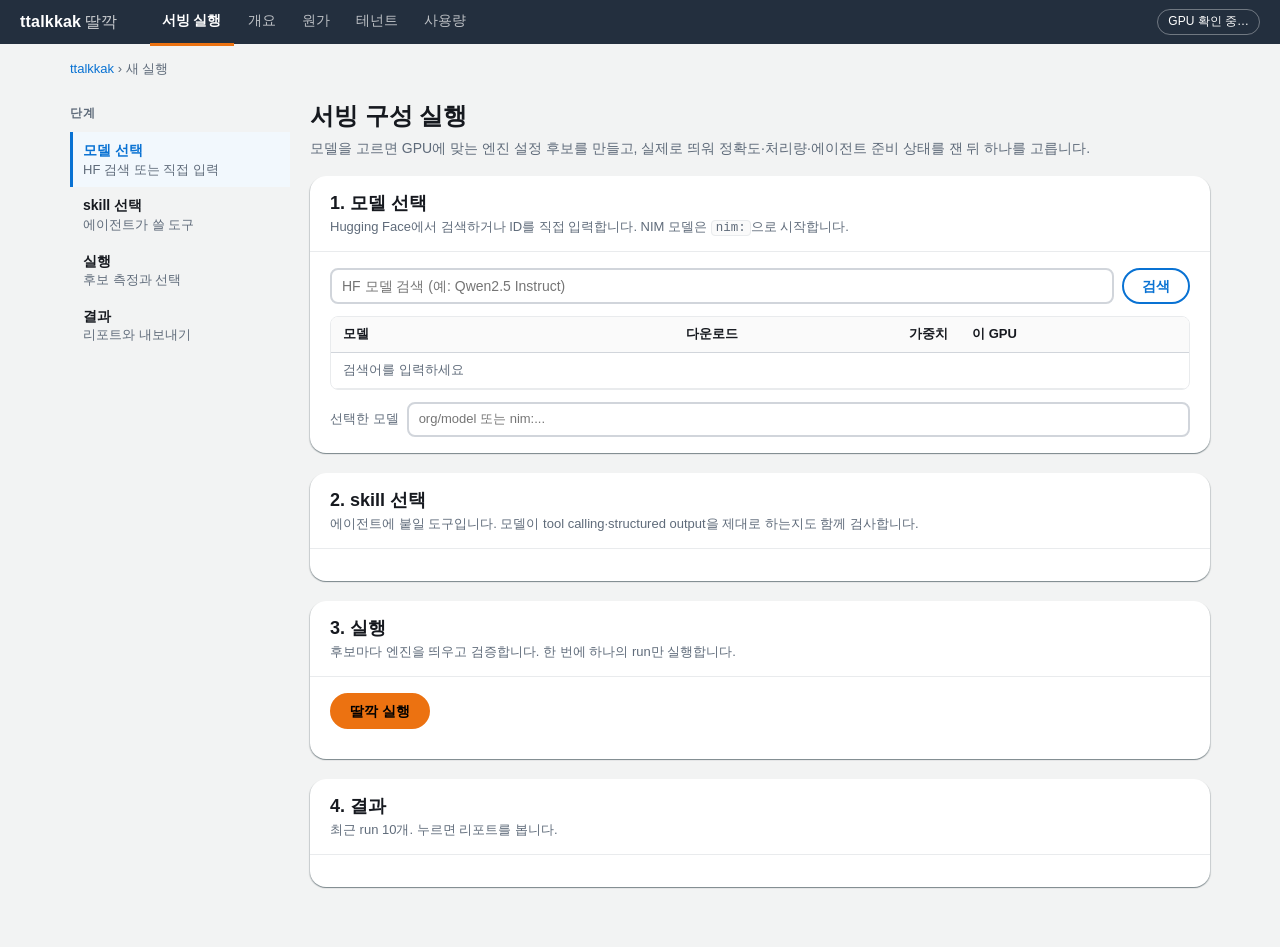
==== src/ttalkkak/ui/static/index.html @ 4d79f4ca "Follow URL hash changes between UI tabs Co-Authored-By: Claude Opus 5.5 <noreply@anthropic.com>" ====
<!doctype html>
<html lang="ko">
<head>
<meta charset="utf-8">
<meta name="viewport" content="width=device-width, initial-scale=1">
<title>ttalkkak</title>
<style>
  :root {
    --page:#f2f3f3; --panel:#fff; --fg:#16191f; --mut:#5f6b7a; --line:#e9ebed; --line2:#d1d5db;
    --nav:#232f3e; --nav-fg:#fff; --head:#fafafa; --acc:#0972d3; --acc-bg:#f2f8fd;
    --primary:#ec7211; --primary-hover:#eb5f07; --ok:#037f0c; --bad:#d91515;
    --sel:#f2f8fd; --sel-line:#0972d3; --shadow:0 1px 1px 0 rgba(0,28,36,.3), 1px 1px 1px 0 rgba(0,28,36,.15), -1px 1px 1px 0 rgba(0,28,36,.15);
  }
  @media (prefers-color-scheme: dark) {
    :root {
      --page:#0f1b2a; --panel:#192534; --fg:#d1d5db; --mut:#8d99a8; --line:#414d5c; --line2:#5f6b7a;
      --nav:#0f141a; --head:#1d2a3b; --acc:#539fe5; --acc-bg:#132b4a; --primary:#ff9900; --primary-hover:#ffac31;
      --ok:#29ad32; --bad:#ff5d64; --sel:#132b4a; --sel-line:#539fe5; --shadow:0 1px 4px rgba(0,0,0,.5);
    }
  }
  * { box-sizing:border-box }
  body { margin:0; background:var(--page); color:var(--fg); font:14px/1.45 "Helvetica Neue",-apple-system,"Apple SD Gothic Neo","Noto Sans KR",sans-serif }
  code { font-size:12.5px; background:var(--head); border:1px solid var(--line); border-radius:4px; padding:0 4px }
  .topnav { background:var(--nav); color:var(--nav-fg); height:44px; display:flex; align-items:center; padding:0 20px; gap:14px }
  .brand { font-weight:700; font-size:16px; letter-spacing:.2px } .brand span { font-weight:400; opacity:.75; margin-left:4px }
  .topnav .sp { flex:1 }
  .pill { font-size:12px; padding:3px 10px; border-radius:999px; border:1px solid rgba(255,255,255,.35); white-space:nowrap }
  .pill.ok { border-color:#29ad32 } .pill.bad { border-color:#ff9900 }
  .shell { display:grid; grid-template-columns:220px 1fr; gap:20px; max-width:1180px; margin:0 auto; padding:16px 20px 40px }
  .crumbs { grid-column:1 / -1; font-size:13px; color:var(--mut) } .crumbs a { color:var(--acc); text-decoration:none }
  .side { position:sticky; top:16px; align-self:start }
  .side h3 { font-size:12px; text-transform:uppercase; letter-spacing:.6px; color:var(--mut); margin:6px 0 10px }
  .side ol { list-style:none; margin:0; padding:0 }
  .side li { padding:8px 10px; border-left:3px solid transparent; color:var(--mut); font-size:13px }
  .side li b { display:block; color:var(--fg); font-weight:600; font-size:14px }
  .side li.active { border-left-color:var(--acc); background:var(--acc-bg) } .side li.active b { color:var(--acc) }
  .side li.done b::after { content:" ✓"; color:var(--ok) }
  main h1 { font-size:24px; font-weight:700; margin:0 0 4px } main .lead { color:var(--mut); margin:0 0 18px }
  .panel { background:var(--panel); border-radius:16px; box-shadow:var(--shadow); margin-bottom:20px; overflow:hidden }
  .panel > header { padding:14px 20px; border-bottom:1px solid var(--line) }
  .panel > header h2 { font-size:18px; margin:0; font-weight:700 } .panel > header p { margin:2px 0 0; color:var(--mut); font-size:13px }
  .panel > .body { padding:16px 20px }
  .row { display:flex; gap:8px; align-items:center; flex-wrap:wrap }
  input:not([type=checkbox]), select {
    font:inherit; padding:6px 10px; border:2px solid var(--line2); border-radius:8px; background:var(--panel); color:var(--fg); min-width:0 }
  input:focus, select:focus { outline:none; border-color:var(--acc); box-shadow:0 0 0 1px var(--acc) }
  .grow { flex:1; min-width:220px }
  button { font:inherit; font-weight:700; cursor:pointer; padding:6px 18px; border-radius:20px; border:2px solid var(--acc); background:var(--panel); color:var(--acc) }
  button:hover { background:var(--acc-bg) }
  button.primary { background:var(--primary); border-color:var(--primary); color:#000 }
  button.primary:hover { background:var(--primary-hover); border-color:var(--primary-hover) }
  button:disabled { cursor:not-allowed; opacity:.45 }
  .tablewrap { max-height:360px; overflow:auto; border:1px solid var(--line); border-radius:8px; margin-top:12px }
  table { width:100%; border-collapse:collapse; font-size:13px }
  th { position:sticky; top:0; background:var(--head); text-align:left; font-weight:700; padding:8px 12px; border-bottom:1px solid var(--line2) }
  td { padding:8px 12px; border-bottom:1px solid var(--line) } td.num, th.num { text-align:right; font-variant-numeric:tabular-nums }
  tbody tr[data-id] { cursor:pointer } tbody tr[data-id]:hover td { background:var(--acc-bg) }
  tr.sel td { background:var(--sel) !important } tr.sel td:first-child { box-shadow:inset 3px 0 var(--sel-line) }
  .radio { display:inline-block; width:14px; height:14px; border-radius:50%; border:2px solid var(--line2); vertical-align:-2px; margin-right:8px }
  tr.sel .radio { border:4px solid var(--acc) }
  .hint { color:var(--mut); font-size:13px; margin-top:12px }
  .status { font-size:13px; white-space:nowrap } .status::before { margin-right:5px; font-weight:700 }
  .status.ok { color:var(--ok) } .status.ok::before { content:"✓" }
  .status.bad { color:var(--bad) } .status.bad::before { content:"✕" }
  .status.mut { color:var(--mut) } .status.mut::before { content:"–" }
  .tiles { display:grid; grid-template-columns:repeat(auto-fill, minmax(240px, 1fr)); gap:12px }
  .tile { border:2px solid var(--line2); border-radius:12px; padding:12px 14px; cursor:pointer; display:block }
  .tile:hover { border-color:var(--acc) } .tile:has(input:checked) { border-color:var(--acc); background:var(--acc-bg) }
  .tile input { margin:0 8px 0 0; vertical-align:-1px } .tile b { font-size:14px } .tile p { margin:6px 0 0; color:var(--mut); font-size:13px }
  .tags { margin-top:8px } .tag { display:inline-block; font-size:11px; padding:1px 8px; border-radius:999px; background:var(--head); border:1px solid var(--line); color:var(--mut); margin:0 4px 2px 0 }
  .steps { display:flex; margin-top:14px; flex-wrap:wrap }
  .steps span { font-size:13px; padding:6px 14px 6px 10px; border:1px solid var(--line); margin-right:-1px; background:var(--head); color:var(--mut) }
  .steps span:first-child { border-radius:8px 0 0 8px } .steps span:last-child { border-radius:0 8px 8px 0 }
  .steps span.ok { color:var(--ok); font-weight:700 } .steps span.cur { color:var(--acc); font-weight:700; background:var(--acc-bg) }
  .alert { border-radius:12px; padding:10px 14px; margin-top:12px; border:2px solid; font-size:13px }
  .alert.info { border-color:var(--acc); background:var(--acc-bg) } .alert.err { border-color:var(--bad); color:var(--bad) }
  .alert.ok { border-color:var(--ok); color:var(--ok) } .alert:empty { display:none }
  .runs { display:flex; flex-direction:column; gap:6px }
  .runs button { text-align:left; border-radius:8px; border:1px solid var(--line); color:var(--fg); font-weight:400; display:flex; justify-content:space-between; gap:12px }
  .runs button.cur { border:2px solid var(--acc); background:var(--acc-bg) }
  pre { white-space:pre-wrap; background:var(--head); border:1px solid var(--line); border-radius:8px; padding:14px; overflow-x:auto; font-size:12.5px; margin:14px 0 0 }
  .export { margin-top:14px; padding-top:14px; border-top:1px solid var(--line) }
  .mut { color:var(--mut) }
  @media (max-width:820px) { .shell { grid-template-columns:1fr } .side { display:none } }
  .tabs { display:flex; gap:2px; margin-left:18px }
  .tabs a { color:var(--nav-fg); opacity:.7; text-decoration:none; padding:12px 12px; font-size:14px; border-bottom:3px solid transparent }
  .tabs a.on { opacity:1; border-bottom-color:var(--primary); font-weight:700 }
  .hidden { display:none !important }
  #tab-ops a { color:var(--acc) } #tab-ops .lead { color:var(--mut); margin:0 0 8px }
  .kv { display:grid; grid-template-columns:repeat(auto-fit,minmax(160px,1fr)); gap:12px }
  .kv div { border:1px solid var(--line); border-radius:8px; padding:10px 12px } .kv b { display:block; font-size:20px }
  .modal { position:fixed; inset:0; background:rgba(0,0,0,.45); display:flex; align-items:center; justify-content:center; padding:16px }
  .modal .panel { max-width:560px; width:100%; margin:0 }
  .secret { font-family:ui-monospace,monospace; word-break:break-all; background:var(--head); border:1px solid var(--line); border-radius:8px; padding:10px }
</style>
</head>
<body>
<nav class="topnav">
  <div class="brand">ttalkkak<span>딸깍</span></div>
  <div class="tabs" id="tabs">
    <a href="#run" data-tab="run" class="on">서빙 실행</a>
    <a href="#overview" data-tab="overview">개요</a>
    <a href="#cost" data-tab="cost">원가</a>
    <a href="#tenants" data-tab="tenants">테넌트</a>
    <a href="#usage" data-tab="usage">사용량</a>
  </div>
  <div class="sp"></div>
  <div class="pill" id="gpu">GPU 확인 중…</div>
</nav>

<div class="shell" id="tab-run">
  <div class="crumbs"><a href="/">ttalkkak</a> › 새 실행</div>

  <aside class="side">
    <h3>단계</h3>
    <ol id="side">
      <li data-step="1" class="active"><b>모델 선택</b>HF 검색 또는 직접 입력</li>
      <li data-step="2"><b>skill 선택</b>에이전트가 쓸 도구</li>
      <li data-step="3"><b>실행</b>후보 측정과 선택</li>
      <li data-step="4"><b>결과</b>리포트와 내보내기</li>
    </ol>
  </aside>

  <main>
    <h1>서빙 구성 실행</h1>
    <p class="lead">모델을 고르면 GPU에 맞는 엔진 설정 후보를 만들고, 실제로 띄워 정확도·처리량·에이전트 준비 상태를 잰 뒤 하나를 고릅니다.</p>

    <section class="panel" id="p1">
      <header><h2>1. 모델 선택</h2><p>Hugging Face에서 검색하거나 ID를 직접 입력합니다. NIM 모델은 <code>nim:</code>으로 시작합니다.</p></header>
      <div class="body">
        <form id="search" class="row"><input id="q" class="grow" placeholder="HF 모델 검색 (예: Qwen2.5 Instruct)"><button>검색</button></form>
        <div id="models-err" class="alert err"></div>
        <div class="tablewrap">
          <table id="models"><thead><tr><th>모델</th><th class="num">다운로드</th><th class="num">가중치</th><th>이 GPU</th></tr></thead>
          <tbody><tr><td colspan="4" class="mut">검색어를 입력하세요</td></tr></tbody></table>
        </div>
        <div class="row hint">선택한 모델 <input id="model" class="grow" placeholder="org/model 또는 nim:..."></div>
      </div>
    </section>

    <section class="panel" id="p2">
      <header><h2>2. skill 선택</h2><p>에이전트에 붙일 도구입니다. 모델이 tool calling·structured output을 제대로 하는지도 함께 검사합니다.</p></header>
      <div class="body"><div class="tiles" id="skills"></div></div>
    </section>

    <section class="panel" id="p3">
      <header><h2>3. 실행</h2><p>후보마다 엔진을 띄우고 검증합니다. 한 번에 하나의 run만 실행합니다.</p></header>
      <div class="body">
        <div class="row"><button class="primary" id="run">딸깍 실행</button></div>
        <div id="run-msg" class="alert info"></div>
        <div class="steps" id="steps"></div>
      </div>
    </section>

    <section class="panel" id="p4">
      <header><h2>4. 결과</h2><p>최근 run 10개. 누르면 리포트를 봅니다.</p></header>
      <div class="body">
        <div class="runs" id="runs"></div>
        <pre id="report" hidden></pre>
        <div id="export" class="export" hidden>
          <div class="row">
            <select id="target"><option>k8s</option><option>kserve</option><option>llmd</option><option>dynamo</option></select>
            <input id="image" class="grow" placeholder="이미지 (dynamo는 필수)"> <button id="do-export">내보내기</button>
          </div>
          <div id="export-msg" class="alert info"></div>
        </div>
      </div>
    </section>
  </main>
</div>

<div class="shell hidden" id="tab-ops" style="grid-template-columns:1fr">
  <section class="panel" data-pane="overview">
    <header><h2>개요</h2><p>클러스터 파드 상태 (ttalkkak 네임스페이스)</p></header>
    <div class="body"><div id="ov-msg" class="lead"></div>
      <div class="tablewrap"><table><thead><tr><th>파드</th><th class="num">준비</th><th class="num">재시작</th><th>상태</th></tr></thead><tbody id="ov-rows"></tbody></table></div>
    </div>
  </section>
  <section class="panel" data-pane="cost">
    <header><h2>원가와 권장 가격</h2><p><code>ttalkkak ops cost --run &lt;id&gt;</code> 결과 (추정)</p></header>
    <div class="body"><div class="row"><select id="cost-run" class="grow"></select><button id="cost-load">보기</button></div>
      <div id="cost-out" style="margin-top:12px"></div></div>
  </section>
  <section class="panel" data-pane="tenants">
    <header><h2>테넌트와 API 키</h2><p>키 원문은 발급할 때 한 번만 보입니다</p></header>
    <div class="body">
      <div class="row"><input id="t-id" placeholder="id (소문자·숫자·-)"><input id="t-name" class="grow" placeholder="이름"><button id="t-add" class="primary">추가</button></div>
      <div class="tablewrap"><table><thead><tr><th>id</th><th>이름</th><th class="num">분당 토큰</th><th>캐시</th><th>활성 키</th><th></th></tr></thead><tbody id="t-rows"></tbody></table></div>
    </div>
  </section>
  <section class="panel" data-pane="usage">
    <header><h2>사용량과 청구 (추정)</h2><p>게이트웨이 접근 로그 집계, 기간은 [시작, 끝)</p></header>
    <div class="body"><div class="row"><input type="date" id="u-from"><input type="date" id="u-to"><select id="u-run"></select><button id="u-load">집계</button><button id="u-csv">CSV</button></div>
      <div class="tablewrap"><table><thead><tr><th>테넌트</th><th>모델</th><th class="num">요청</th><th class="num">입력</th><th class="num">캐시 입력</th><th class="num">출력</th><th class="num">금액(원)</th></tr></thead><tbody id="u-rows"></tbody></table></div>
    </div>
  </section>
</div>
<div class="modal hidden" id="key-modal"><section class="panel"><header><h2>새 API 키</h2><p>창을 닫으면 다시 볼 수 없습니다. 지금 저장하세요.</p></header>
  <div class="body"><div class="secret" id="key-text"></div><div class="row" style="margin-top:12px;justify-content:flex-end"><button id="key-copy">복사</button><button id="key-close" class="primary">닫기</button></div></div></section></div>

<script>
const STAGES = ["probe", "plan", "launch", "verify", "pick"];
const STAGE_KO = { probe: "조사", plan: "계획", launch: "실행", verify: "검증", pick: "선택" };
const $ = (id) => document.getElementById(id);
const esc = (s) => String(s ?? "").replace(/[&<>"']/g, (c) => ({"&":"&amp;","<":"&lt;",">":"&gt;",'"':"&quot;","'":"&#39;"}[c]));
const fmt = (n) => (typeof n === "number" ? n.toLocaleString("en-US") : "-");
let current = null, poller = null, hasGpu = false;

async function api(path, opts) {
  const r = await fetch(path, opts);
  const body = await r.json();
  if (!r.ok) throw new Error(body && body.error ? body.error : r.status);
  return body;
}

function setStep(n) {
  document.querySelectorAll("#side li").forEach((li) => {
    const s = Number(li.dataset.step);
    li.classList.toggle("active", s === n);
    li.classList.toggle("done", s < n);
  });
}

function canRun() {
  const m = $("model").value.trim();
  const ok = !!m && (hasGpu || m.startsWith("nim:"));
  $("run").disabled = !ok;
  $("run").title = !m ? "모델을 고르세요" : ok ? "" : "GPU가 없어 로컬 모델은 실행할 수 없습니다 (nim: 모델은 가능)";
  if ($("run-msg").dataset.kind !== "run") {
    $("run-msg").className = "alert info";
    $("run-msg").textContent = m && !ok ? "GPU를 찾지 못해 로컬 모델은 실행할 수 없습니다. nim: 모델은 실행할 수 있습니다." : "";
  }
  if (m) setStep(2);
}

async function loadGpu() {
  const g = await api("/api/gpu");
  hasGpu = !!g;
  $("gpu").className = "pill " + (g ? "ok" : "bad");
  $("gpu").textContent = g ? `GPU · ${g.name} · ${(g.memory_mib / 1024).toFixed(0)} GiB` : "GPU 없음 · NIM 모델만 실행 가능";
  canRun();
}

async function loadSkills() {
  const rows = await api("/api/skills");
  $("skills").innerHTML = rows.map((s) => {
    const req = Object.entries(s.requires || {}).filter(([, v]) => v).map(([k]) => `<span class="tag">${esc(k)}</span>`).join("");
    const ctx = s.min_context ? `<span class="tag">context ≥ ${fmt(s.min_context)}</span>` : "";
    return `<label class="tile"><input type="checkbox" value="${esc(s.name)}"><b>${esc(s.name)}</b><p>${esc(s.description)}</p><div class="tags">${req}${ctx}</div></label>`;
  }).join("") || '<span class="mut">skill이 없습니다</span>';
}

$("search").onsubmit = async (e) => {
  e.preventDefault();
  $("models-err").textContent = "";
  const tbody = $("models").querySelector("tbody");
  tbody.innerHTML = "<tr><td colspan=4 class=mut>검색 중…</td></tr>";
  try {
    const rows = await api("/api/models?q=" + encodeURIComponent($("q").value));
    tbody.innerHTML = rows.map((m) => {
      const fit = m.fits === null
        ? `<span class="status mut" title="${hasGpu ? "가중치 크기를 알 수 없습니다" : "GPU가 없어 판단할 수 없습니다"}">${hasGpu ? "알 수 없음" : "GPU 없음"}</span>`
        : m.fits ? '<span class="status ok">들어감</span>' : '<span class="status bad">안 들어감</span>';
      const w = m.weight_gib === null ? "-" : m.weight_gib.toFixed(1) + " GiB";
      return `<tr data-id="${esc(m.id)}"><td><span class="radio"></span>${esc(m.id)}</td><td class="num">${fmt(m.downloads)}</td><td class="num">${w}</td><td>${fit}</td></tr>`;
    }).join("") || "<tr><td colspan=4 class=mut>결과 없음</td></tr>";
    tbody.querySelectorAll("tr[data-id]").forEach((tr) => tr.onclick = () => {
      tbody.querySelectorAll("tr").forEach((x) => x.classList.remove("sel"));
      tr.classList.add("sel");
      $("model").value = tr.dataset.id;
      canRun();
    });
  } catch (err) { tbody.innerHTML = ""; $("models-err").textContent = err.message; }
};
$("model").oninput = canRun;

$("run").onclick = async () => {
  const model = $("model").value.trim();
  const skills = [...document.querySelectorAll("#skills input:checked")].map((x) => x.value);
  try {
    const { run_id } = await api("/api/runs", { method: "POST", headers: { "Content-Type": "application/json" }, body: JSON.stringify({ model, skills }) });
    $("run-msg").dataset.kind = "run";
    $("run-msg").className = "alert info";
    $("run-msg").textContent = "실행 중: " + run_id;
    setStep(3);
    watch(run_id);
  } catch (err) { $("run-msg").className = "alert err"; $("run-msg").textContent = err.message; }
};

function renderSteps(st) {
  const next = STAGES.find((s) => !st.done.includes(s));
  $("steps").innerHTML = STAGES.map((s) => {
    const done = st.done.includes(s), cur = st.running && s === next;
    return `<span class="${done ? "ok" : cur ? "cur" : ""}">${done ? "✓" : cur ? "●" : "○"} ${STAGE_KO[s]}</span>`;
  }).join("");
}

function watch(run_id) {
  current = run_id;
  clearInterval(poller);
  poller = setInterval(async () => {
    const st = await api("/api/runs/" + run_id);
    renderSteps(st);
    if (!st.running) {
      clearInterval(poller);
      $("run-msg").className = "alert " + (st.error ? "err" : "ok");
      $("run-msg").textContent = st.error ? "오류: " + st.error.message : "완료: " + (st.pick && st.pick.chosen ? "선택 " + st.pick.chosen : "선택된 후보 없음");
      show(st);
      loadRuns();
    }
  }, 2000);
}

function show(st) {
  current = st.run_id;
  setStep(4);
  $("report").hidden = !st.report_md;
  $("report").textContent = st.report_md || "";
  $("export").hidden = !(st.pick && st.pick.chosen && st.pick.chosen !== "nim");
  document.querySelectorAll("#runs button").forEach((b) => b.classList.toggle("cur", b.dataset.run === current));
}

async function loadRuns() {
  const rows = await api("/api/runs");
  $("runs").innerHTML = rows.slice(0, 10).map((r) => {
    const s = r.error ? '<span class="status bad">오류</span>' : r.running ? '<span class="status mut">실행 중</span>'
      : r.chosen ? `<span class="status ok">선택 ${esc(r.chosen)}</span>` : '<span class="status mut">선택 없음</span>';
    return `<button data-run="${esc(r.run_id)}"><span>${esc(r.run_id)}</span>${s}</button>`;
  }).join("") || '<span class="mut">아직 실행한 run이 없습니다</span>';
  $("runs").querySelectorAll("button").forEach((b) => b.onclick = async () => show(await api("/api/runs/" + b.dataset.run)));
}

$("do-export").onclick = async () => {
  try {
    const r = await api(`/api/runs/${current}/export`, { method: "POST", headers: { "Content-Type": "application/json" }, body: JSON.stringify({ target: $("target").value, image: $("image").value }) });
    $("export-msg").className = "alert ok";
    $("export-msg").textContent = "저장: " + r.dir + " (" + r.files.join(", ") + ")";
  } catch (err) { $("export-msg").className = "alert err"; $("export-msg").textContent = err.message; }
};

document.addEventListener("change", (e) => { if (e.target.closest("#skills") && $("model").value.trim()) setStep(3); });
loadGpu(); loadSkills(); loadRuns();
// ---- operator tabs ----
const post = (path, body) => api(path, { method: "POST", headers: { "content-type": "application/json" }, body: JSON.stringify(body || {}) });
function showTab(name) {
  document.querySelectorAll("#tabs a").forEach((a) => a.classList.toggle("on", a.dataset.tab === name));
  $("tab-run").classList.toggle("hidden", name !== "run");
  $("tab-ops").classList.toggle("hidden", name === "run");
  document.querySelectorAll("#tab-ops [data-pane]").forEach((p) => p.classList.toggle("hidden", p.dataset.pane !== name));
  ({ overview: loadOverview, cost: loadRuns, tenants: loadTenants, usage: loadRuns })[name]?.();
}
document.querySelectorAll("#tabs a").forEach((a) => a.addEventListener("click", (e) => { e.preventDefault(); history.replaceState(null, "", "#" + a.dataset.tab); showTab(a.dataset.tab); }));
async function loadOverview() {
  $("ov-msg").textContent = "불러오는 중…"; $("ov-rows").innerHTML = "";
  try {
    const s = await api("/api/ops/status");
    $("ov-msg").textContent = s.error || (s.pods.length ? "" : "파드가 없습니다: ttalkkak ops cluster up");
    $("ov-rows").innerHTML = s.pods.map((p) => `<tr><td>${esc(p.name)}</td><td class="num">${esc(p.ready)}</td><td class="num">${fmt(p.restarts)}</td><td>${esc(p.phase)}</td></tr>`).join("");
  } catch (e) { $("ov-msg").textContent = "오류: " + e.message; }
}
async function loadRuns() {
  const runs = await api("/api/runs").catch(() => []);
  const opts = runs.map((r) => `<option value="${esc(r.run_id || r.id)}">${esc(r.run_id || r.id)}</option>`).join("");
  $("cost-run").innerHTML = opts; $("u-run").innerHTML = `<option value="">가격 없이</option>` + opts;
}
$("cost-load").onclick = async () => {
  try {
    const c = await api("/api/ops/cost?run=" + encodeURIComponent($("cost-run").value));
    const p = c.price_krw_per_mtok, k = c.cost_krw_per_mtok, op = c.operating_point;
    $("cost-out").innerHTML = `<div class="kv">
      <div>출력 가격<b>${fmt(Math.round(p.output))}원</b>원가 ${fmt(Math.round(k.output))}원 /100만</div>
      <div>입력 가격<b>${fmt(Math.round(p.input))}원</b>원가 ${fmt(Math.round(k.input))}원 /100만</div>
      <div>캐시 입력<b>${fmt(Math.round(p.cached_input))}원</b>원가 ${fmt(Math.round(k.cached_input))}원 /100만</div>
      <div>운영점<b>${op ? "동시 " + op.streams : "없음"}</b>${op ? fmt(Math.round(op.output_tok_s)) + " 토큰/초" : "SLO를 지킬 수 없음"}</div>
      <div>필요 GPU<b>${c.gpus_needed ?? "-"}</b>목표 처리량 기준</div></div>` +
      (c.warnings.length ? `<p class="lead">경고: ${c.warnings.map(esc).join(" · ")}</p>` : "");
  } catch (e) { $("cost-out").textContent = "오류: " + e.message; }
};
async function loadTenants() {
  try {
    const ts = await api("/api/ops/tenants");
    $("t-rows").innerHTML = ts.map((t) => `<tr><td>${esc(t.id)}</td><td>${esc(t.name)}</td>
      <td class="num"><input data-limit="${esc(t.id)}" value="${t.token_limit_per_min ?? ""}" placeholder="없음" style="width:90px"></td>
      <td><select data-cache="${esc(t.id)}"><option ${t.cache_mode === "isolated" ? "selected" : ""}>isolated</option><option ${t.cache_mode === "shared" ? "selected" : ""}>shared</option></select></td>
      <td>${t.keys.map((k) => `<code>${esc(k.prefix)}…</code> <a href="#" data-revoke="${esc(k.prefix)}">폐기</a>`).join("<br>") || "-"}</td>
      <td><button data-issue="${esc(t.id)}">키 발급</button></td></tr>`).join("");
  } catch (e) { $("t-rows").innerHTML = `<tr><td colspan="6">오류: ${esc(e.message)}</td></tr>`; }
}
$("t-add").onclick = () => post("/api/ops/tenants", { id: $("t-id").value.trim(), name: $("t-name").value.trim() }).then(loadTenants, (e) => alertLine(e));
function alertLine(e) { $("t-rows").insertAdjacentHTML("afterbegin", `<tr><td colspan="6" style="color:var(--bad)">오류: ${esc(e.message)}</td></tr>`); }
$("t-rows").addEventListener("click", async (e) => {
  const t = e.target;
  try {
    if (t.dataset.issue) { const r = await post(`/api/ops/tenants/${t.dataset.issue}/keys`); $("key-text").textContent = r.key; $("key-modal").classList.remove("hidden"); }
    if (t.dataset.revoke) { e.preventDefault(); await post(`/api/ops/keys/${encodeURIComponent(t.dataset.revoke)}/revoke`); loadTenants(); }
  } catch (err) { alertLine(err); }
});
$("t-rows").addEventListener("change", async (e) => {
  const t = e.target;
  try {
    if (t.dataset.limit) await post(`/api/ops/tenants/${t.dataset.limit}/limit`, { per_min: t.value.trim() || null });
    if (t.dataset.cache) await post(`/api/ops/tenants/${t.dataset.cache}/cache`, { mode: t.value });
    loadTenants();
  } catch (err) { alertLine(err); }
});
$("key-copy").onclick = () => navigator.clipboard?.writeText($("key-text").textContent);
$("key-close").onclick = () => { $("key-text").textContent = ""; $("key-modal").classList.add("hidden"); loadTenants(); };
const today = new Date(), iso = (d) => d.toISOString().slice(0, 10);
$("u-from").value = iso(new Date(Date.UTC(today.getUTCFullYear(), today.getUTCMonth(), 1)));
$("u-to").value = iso(new Date(today.getTime() + 86400000));
const usageQuery = () => `from=${$("u-from").value}&to=${$("u-to").value}` + ($("u-run").value ? `&run=${encodeURIComponent($("u-run").value)}` : "");
$("u-load").onclick = async () => {
  try {
    const rows = await api("/api/ops/usage?" + usageQuery());
    $("u-rows").innerHTML = rows.map((u) => `<tr><td>${esc(u.tenant)}</td><td>${esc(u.model)}</td><td class="num">${fmt(u.requests)}</td><td class="num">${fmt(u.input_tokens)}</td><td class="num">${fmt(u.cached_input_tokens)}</td><td class="num">${fmt(u.output_tokens)}</td><td class="num">${u.amount_krw === undefined ? "-" : fmt(u.amount_krw)}</td></tr>`).join("") || `<tr><td colspan="7">기간 안 사용량이 없습니다</td></tr>`;
  } catch (e) { $("u-rows").innerHTML = `<tr><td colspan="7">오류: ${esc(e.message)}</td></tr>`; }
};
$("u-csv").onclick = () => { location.href = "/api/ops/invoice.csv?" + usageQuery(); };
const fromHash = () => showTab(location.hash.slice(1) in { overview: 1, cost: 1, tenants: 1, usage: 1 } ? location.hash.slice(1) : "run");
window.addEventListener("hashchange", fromHash);
if (location.hash) fromHash();
</script>
</body>
</html>
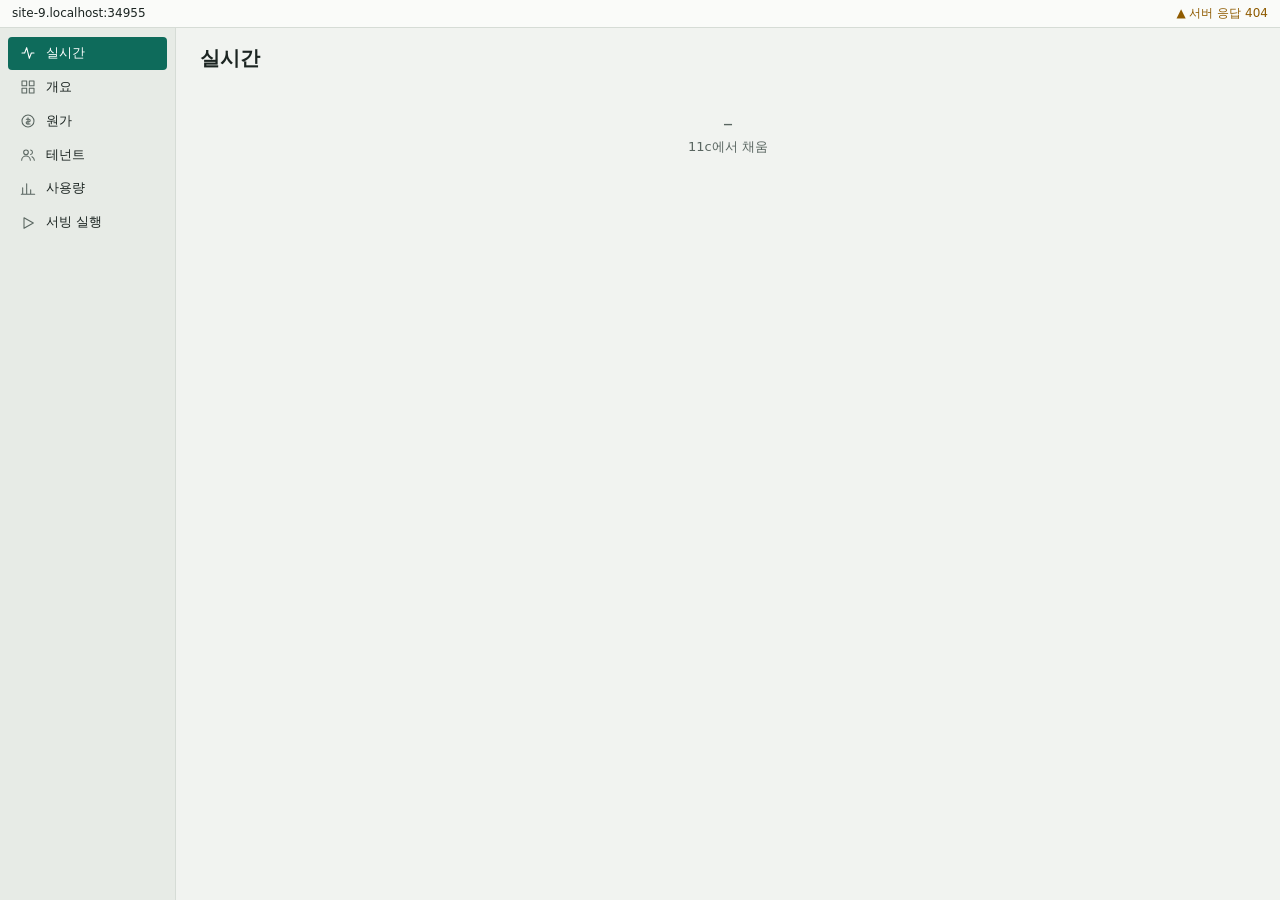
==== commit 51f8ed96: "Port the console tabs into the desktop app shell Co-Authored-By: Claude Opus 5.5 <noreply@anthropic." ====
--- a/src/ttalkkak/ui/static/index.html
+++ b/src/ttalkkak/ui/static/index.html
@@ -3,422 +3,87 @@
 <head>
 <meta charset="utf-8">
 <meta name="viewport" content="width=device-width, initial-scale=1">
-<title>ttalkkak</title>
-<style>
-  :root {
-    --page:#f2f3f3; --panel:#fff; --fg:#16191f; --mut:#5f6b7a; --line:#e9ebed; --line2:#d1d5db;
-    --nav:#232f3e; --nav-fg:#fff; --head:#fafafa; --acc:#0972d3; --acc-bg:#f2f8fd;
-    --primary:#ec7211; --primary-hover:#eb5f07; --ok:#037f0c; --bad:#d91515;
-    --sel:#f2f8fd; --sel-line:#0972d3; --shadow:0 1px 1px 0 rgba(0,28,36,.3), 1px 1px 1px 0 rgba(0,28,36,.15), -1px 1px 1px 0 rgba(0,28,36,.15);
-  }
-  @media (prefers-color-scheme: dark) {
-    :root {
-      --page:#0f1b2a; --panel:#192534; --fg:#d1d5db; --mut:#8d99a8; --line:#414d5c; --line2:#5f6b7a;
-      --nav:#0f141a; --head:#1d2a3b; --acc:#539fe5; --acc-bg:#132b4a; --primary:#ff9900; --primary-hover:#ffac31;
-      --ok:#29ad32; --bad:#ff5d64; --sel:#132b4a; --sel-line:#539fe5; --shadow:0 1px 4px rgba(0,0,0,.5);
-    }
-  }
-  * { box-sizing:border-box }
-  body { margin:0; background:var(--page); color:var(--fg); font:14px/1.45 "Helvetica Neue",-apple-system,"Apple SD Gothic Neo","Noto Sans KR",sans-serif }
-  code { font-size:12.5px; background:var(--head); border:1px solid var(--line); border-radius:4px; padding:0 4px }
-  .topnav { background:var(--nav); color:var(--nav-fg); height:44px; display:flex; align-items:center; padding:0 20px; gap:14px }
-  .brand { font-weight:700; font-size:16px; letter-spacing:.2px } .brand span { font-weight:400; opacity:.75; margin-left:4px }
-  .topnav .sp { flex:1 }
-  .pill { font-size:12px; padding:3px 10px; border-radius:999px; border:1px solid rgba(255,255,255,.35); white-space:nowrap }
-  .pill.ok { border-color:#29ad32 } .pill.bad { border-color:#ff9900 }
-  .shell { display:grid; grid-template-columns:220px 1fr; gap:20px; max-width:1180px; margin:0 auto; padding:16px 20px 40px }
-  .crumbs { grid-column:1 / -1; font-size:13px; color:var(--mut) } .crumbs a { color:var(--acc); text-decoration:none }
-  .side { position:sticky; top:16px; align-self:start }
-  .side h3 { font-size:12px; text-transform:uppercase; letter-spacing:.6px; color:var(--mut); margin:6px 0 10px }
-  .side ol { list-style:none; margin:0; padding:0 }
-  .side li { padding:8px 10px; border-left:3px solid transparent; color:var(--mut); font-size:13px }
-  .side li b { display:block; color:var(--fg); font-weight:600; font-size:14px }
-  .side li.active { border-left-color:var(--acc); background:var(--acc-bg) } .side li.active b { color:var(--acc) }
-  .side li.done b::after { content:" ✓"; color:var(--ok) }
-  main h1 { font-size:24px; font-weight:700; margin:0 0 4px } main .lead { color:var(--mut); margin:0 0 18px }
-  .panel { background:var(--panel); border-radius:16px; box-shadow:var(--shadow); margin-bottom:20px; overflow:hidden }
-  .panel > header { padding:14px 20px; border-bottom:1px solid var(--line) }
-  .panel > header h2 { font-size:18px; margin:0; font-weight:700 } .panel > header p { margin:2px 0 0; color:var(--mut); font-size:13px }
-  .panel > .body { padding:16px 20px }
-  .row { display:flex; gap:8px; align-items:center; flex-wrap:wrap }
-  input:not([type=checkbox]), select {
-    font:inherit; padding:6px 10px; border:2px solid var(--line2); border-radius:8px; background:var(--panel); color:var(--fg); min-width:0 }
-  input:focus, select:focus { outline:none; border-color:var(--acc); box-shadow:0 0 0 1px var(--acc) }
-  .grow { flex:1; min-width:220px }
-  button { font:inherit; font-weight:700; cursor:pointer; padding:6px 18px; border-radius:20px; border:2px solid var(--acc); background:var(--panel); color:var(--acc) }
-  button:hover { background:var(--acc-bg) }
-  button.primary { background:var(--primary); border-color:var(--primary); color:#000 }
-  button.primary:hover { background:var(--primary-hover); border-color:var(--primary-hover) }
-  button:disabled { cursor:not-allowed; opacity:.45 }
-  .tablewrap { max-height:360px; overflow:auto; border:1px solid var(--line); border-radius:8px; margin-top:12px }
-  table { width:100%; border-collapse:collapse; font-size:13px }
-  th { position:sticky; top:0; background:var(--head); text-align:left; font-weight:700; padding:8px 12px; border-bottom:1px solid var(--line2) }
-  td { padding:8px 12px; border-bottom:1px solid var(--line) } td.num, th.num { text-align:right; font-variant-numeric:tabular-nums }
-  tbody tr[data-id] { cursor:pointer } tbody tr[data-id]:hover td { background:var(--acc-bg) }
-  tr.sel td { background:var(--sel) !important } tr.sel td:first-child { box-shadow:inset 3px 0 var(--sel-line) }
-  .radio { display:inline-block; width:14px; height:14px; border-radius:50%; border:2px solid var(--line2); vertical-align:-2px; margin-right:8px }
-  tr.sel .radio { border:4px solid var(--acc) }
-  .hint { color:var(--mut); font-size:13px; margin-top:12px }
-  .status { font-size:13px; white-space:nowrap } .status::before { margin-right:5px; font-weight:700 }
-  .status.ok { color:var(--ok) } .status.ok::before { content:"✓" }
-  .status.bad { color:var(--bad) } .status.bad::before { content:"✕" }
-  .status.mut { color:var(--mut) } .status.mut::before { content:"–" }
-  .tiles { display:grid; grid-template-columns:repeat(auto-fill, minmax(240px, 1fr)); gap:12px }
-  .tile { border:2px solid var(--line2); border-radius:12px; padding:12px 14px; cursor:pointer; display:block }
-  .tile:hover { border-color:var(--acc) } .tile:has(input:checked) { border-color:var(--acc); background:var(--acc-bg) }
-  .tile input { margin:0 8px 0 0; vertical-align:-1px } .tile b { font-size:14px } .tile p { margin:6px 0 0; color:var(--mut); font-size:13px }
-  .tags { margin-top:8px } .tag { display:inline-block; font-size:11px; padding:1px 8px; border-radius:999px; background:var(--head); border:1px solid var(--line); color:var(--mut); margin:0 4px 2px 0 }
-  .steps { display:flex; margin-top:14px; flex-wrap:wrap }
-  .steps span { font-size:13px; padding:6px 14px 6px 10px; border:1px solid var(--line); margin-right:-1px; background:var(--head); color:var(--mut) }
-  .steps span:first-child { border-radius:8px 0 0 8px } .steps span:last-child { border-radius:0 8px 8px 0 }
-  .steps span.ok { color:var(--ok); font-weight:700 } .steps span.cur { color:var(--acc); font-weight:700; background:var(--acc-bg) }
-  .alert { border-radius:12px; padding:10px 14px; margin-top:12px; border:2px solid; font-size:13px }
-  .alert.info { border-color:var(--acc); background:var(--acc-bg) } .alert.err { border-color:var(--bad); color:var(--bad) }
-  .alert.ok { border-color:var(--ok); color:var(--ok) } .alert:empty { display:none }
-  .runs { display:flex; flex-direction:column; gap:6px }
-  .runs button { text-align:left; border-radius:8px; border:1px solid var(--line); color:var(--fg); font-weight:400; display:flex; justify-content:space-between; gap:12px }
-  .runs button.cur { border:2px solid var(--acc); background:var(--acc-bg) }
-  pre { white-space:pre-wrap; background:var(--head); border:1px solid var(--line); border-radius:8px; padding:14px; overflow-x:auto; font-size:12.5px; margin:14px 0 0 }
-  .export { margin-top:14px; padding-top:14px; border-top:1px solid var(--line) }
-  .mut { color:var(--mut) }
-  @media (max-width:820px) { .shell { grid-template-columns:1fr } .side { display:none } }
-  .tabs { display:flex; gap:2px; margin-left:18px }
-  .tabs a { color:var(--nav-fg); opacity:.7; text-decoration:none; padding:12px 12px; font-size:14px; border-bottom:3px solid transparent }
-  .tabs a.on { opacity:1; border-bottom-color:var(--primary); font-weight:700 }
-  .hidden { display:none !important }
-  #tab-ops a { color:var(--acc) } #tab-ops .lead { color:var(--mut); margin:0 0 8px }
-  .kv { display:grid; grid-template-columns:repeat(auto-fit,minmax(160px,1fr)); gap:12px }
-  .kv div { border:1px solid var(--line); border-radius:8px; padding:10px 12px } .kv b { display:block; font-size:20px }
-  .modal { position:fixed; inset:0; background:rgba(0,0,0,.45); display:flex; align-items:center; justify-content:center; padding:16px }
-  .modal .panel { max-width:560px; width:100%; margin:0 }
-  .secret { font-family:ui-monospace,monospace; word-break:break-all; background:var(--head); border:1px solid var(--line); border-radius:8px; padding:10px }
-</style>
+<title>ttalkkak 콘솔</title>
+<link rel="stylesheet" href="app.css">
 </head>
 <body>
-<nav class="topnav">
-  <div class="brand">ttalkkak<span>딸깍</span></div>
-  <div class="tabs" id="tabs">
-    <a href="#run" data-tab="run" class="on">서빙 실행</a>
-    <a href="#overview" data-tab="overview">개요</a>
-    <a href="#cost" data-tab="cost">원가</a>
-    <a href="#tenants" data-tab="tenants">테넌트</a>
-    <a href="#usage" data-tab="usage">사용량</a>
-  </div>
-  <div class="sp"></div>
-  <div class="pill" id="gpu">GPU 확인 중…</div>
-</nav>
+<div class="app">
+  <header class="statusbar">
+    <span class="server" id="server"></span>
+    <span class="chip" id="chip" hidden></span>
+    <span class="spacer"></span>
+    <span class="conn" id="conn" data-state="warn">▲ 연결 확인 중</span>
+  </header>
+  <nav class="sidebar" id="nav" aria-label="화면"></nav>
+  <main>
+    <section class="panel" id="panel-live"><h1>실시간</h1><div class="empty-state">11c에서 채움</div></section>
 
-<div class="shell" id="tab-run">
-  <div class="crumbs"><a href="/">ttalkkak</a> › 새 실행</div>
-
-  <aside class="side">
-    <h3>단계</h3>
-    <ol id="side">
-      <li data-step="1" class="active"><b>모델 선택</b>HF 검색 또는 직접 입력</li>
-      <li data-step="2"><b>skill 선택</b>에이전트가 쓸 도구</li>
-      <li data-step="3"><b>실행</b>후보 측정과 선택</li>
-      <li data-step="4"><b>결과</b>리포트와 내보내기</li>
-    </ol>
-  </aside>
-
-  <main>
-    <h1>서빙 구성 실행</h1>
-    <p class="lead">모델을 고르면 GPU에 맞는 엔진 설정 후보를 만들고, 실제로 띄워 정확도·처리량·에이전트 준비 상태를 잰 뒤 하나를 고릅니다.</p>
-
-    <section class="panel" id="p1">
-      <header><h2>1. 모델 선택</h2><p>Hugging Face에서 검색하거나 ID를 직접 입력합니다. NIM 모델은 <code>nim:</code>으로 시작합니다.</p></header>
-      <div class="body">
-        <form id="search" class="row"><input id="q" class="grow" placeholder="HF 모델 검색 (예: Qwen2.5 Instruct)"><button>검색</button></form>
-        <div id="models-err" class="alert err"></div>
-        <div class="tablewrap">
-          <table id="models"><thead><tr><th>모델</th><th class="num">다운로드</th><th class="num">가중치</th><th>이 GPU</th></tr></thead>
-          <tbody><tr><td colspan="4" class="mut">검색어를 입력하세요</td></tr></tbody></table>
-        </div>
-        <div class="row hint">선택한 모델 <input id="model" class="grow" placeholder="org/model 또는 nim:..."></div>
+    <section class="panel" id="panel-overview" hidden>
+      <h1>개요</h1>
+      <div class="card"><header><h2>클러스터 파드 상태</h2><p>ttalkkak 네임스페이스</p></header>
+        <div id="ov-msg"></div>
+        <div class="tablewrap"><table><thead><tr><th>파드</th><th class="num">준비</th><th class="num">재시작</th><th>상태</th></tr></thead><tbody id="ov-rows"></tbody></table></div>
       </div>
     </section>
 
-    <section class="panel" id="p2">
-      <header><h2>2. skill 선택</h2><p>에이전트에 붙일 도구입니다. 모델이 tool calling·structured output을 제대로 하는지도 함께 검사합니다.</p></header>
-      <div class="body"><div class="tiles" id="skills"></div></div>
-    </section>
-
-    <section class="panel" id="p3">
-      <header><h2>3. 실행</h2><p>후보마다 엔진을 띄우고 검증합니다. 한 번에 하나의 run만 실행합니다.</p></header>
-      <div class="body">
-        <div class="row"><button class="primary" id="run">딸깍 실행</button></div>
-        <div id="run-msg" class="alert info"></div>
-        <div class="steps" id="steps"></div>
+    <section class="panel" id="panel-cost" hidden>
+      <h1>원가</h1>
+      <div class="card"><header><h2>원가와 권장 가격</h2><p><code>ttalkkak ops cost --run &lt;id&gt;</code> 결과 (추정)</p></header>
+        <div class="row"><select id="cost-run" class="grow" aria-label="run"></select><button class="btn primary" id="cost-load">보기</button></div>
+        <div id="cost-out"></div>
       </div>
     </section>
 
-    <section class="panel" id="p4">
-      <header><h2>4. 결과</h2><p>최근 run 10개. 누르면 리포트를 봅니다.</p></header>
-      <div class="body">
+    <section class="panel" id="panel-tenants" hidden>
+      <h1>테넌트</h1>
+      <div class="card"><header><h2>테넌트와 API 키</h2><p>키 원문은 발급할 때 한 번만 보입니다</p></header>
+        <div class="row"><input id="t-id" placeholder="id (소문자·숫자·-)" aria-label="id"><input id="t-name" class="grow" placeholder="이름" aria-label="이름"><button class="btn primary" id="t-add">추가</button></div>
+        <div id="t-msg"></div>
+        <div class="tablewrap"><table><thead><tr><th>id</th><th>이름</th><th class="num">분당 토큰</th><th>캐시</th><th>활성 키</th><th></th></tr></thead><tbody id="t-rows"></tbody></table></div>
+      </div>
+    </section>
+
+    <section class="panel" id="panel-usage" hidden>
+      <h1>사용량</h1>
+      <div class="card"><header><h2>사용량과 청구 (추정)</h2><p>게이트웨이 접근 로그 집계, 기간은 [시작, 끝)</p></header>
+        <div class="row"><input type="date" id="u-from" aria-label="시작"><input type="date" id="u-to" aria-label="끝"><select id="u-run" aria-label="run"></select><button class="btn primary" id="u-load">집계</button><button class="btn secondary" id="u-csv">CSV</button></div>
+        <div id="u-msg"></div>
+        <div class="tablewrap"><table><thead><tr><th>테넌트</th><th>모델</th><th class="num">요청</th><th class="num">입력</th><th class="num">캐시 입력</th><th class="num">출력</th><th class="num">금액(원)</th></tr></thead><tbody id="u-rows"></tbody></table></div>
+      </div>
+    </section>
+
+    <section class="panel" id="panel-runs" hidden>
+      <h1>서빙 실행</h1>
+      <p class="mut">모델을 고르면 GPU에 맞는 엔진 설정 후보를 만들고, 실제로 띄워 정확도·처리량·에이전트 준비 상태를 잰 뒤 하나를 고릅니다. <span id="gpu"></span></p>
+      <div class="card"><header><h2>1. 모델 선택</h2><p>Hugging Face에서 검색하거나 ID를 직접 입력합니다. NIM 모델은 <code>nim:</code>으로 시작합니다.</p></header>
+        <form id="search" class="row"><input id="q" class="grow" placeholder="HF 모델 검색 (예: Qwen2.5 Instruct)" aria-label="모델 검색"><button class="btn secondary">검색</button></form>
+        <div id="models-err"></div>
+        <div class="tablewrap"><table id="models"><thead><tr><th>모델</th><th class="num">다운로드</th><th class="num">가중치</th><th>이 GPU</th></tr></thead>
+          <tbody><tr><td colspan="4" class="mut">검색어를 입력하세요</td></tr></tbody></table></div>
+        <div class="row" style="margin-top:12px"><span class="mut">선택한 모델</span><input id="model" class="grow" placeholder="org/model 또는 nim:..." aria-label="선택한 모델"></div>
+      </div>
+      <div class="card"><header><h2>2. skill 선택</h2><p>에이전트에 붙일 도구입니다. 모델이 tool calling·structured output을 제대로 하는지도 함께 검사합니다.</p></header>
+        <div class="tiles" id="skills"></div>
+      </div>
+      <div class="card"><header><h2>3. 실행</h2><p>후보마다 엔진을 띄우고 검증합니다. 한 번에 하나의 run만 실행합니다.</p></header>
+        <div class="row"><button class="btn primary" id="run">딸깍 실행</button></div>
+        <div id="run-msg"></div>
+        <div class="steps" id="steps"></div>
+      </div>
+      <div class="card"><header><h2>4. 결과</h2><p>최근 run 10개. 누르면 리포트를 봅니다.</p></header>
         <div class="runs" id="runs"></div>
         <pre id="report" hidden></pre>
-        <div id="export" class="export" hidden>
+        <div id="export" hidden style="margin-top:12px">
           <div class="row">
-            <select id="target"><option>k8s</option><option>kserve</option><option>llmd</option><option>dynamo</option></select>
-            <input id="image" class="grow" placeholder="이미지 (dynamo는 필수)"> <button id="do-export">내보내기</button>
+            <select id="target" aria-label="내보내기 대상"><option>k8s</option><option>kserve</option><option>llmd</option><option>dynamo</option></select>
+            <input id="image" class="grow" placeholder="이미지 (dynamo는 필수)" aria-label="이미지"><button class="btn secondary" id="do-export">내보내기</button>
           </div>
-          <div id="export-msg" class="alert info"></div>
+          <div id="export-msg"></div>
         </div>
       </div>
     </section>
   </main>
 </div>
-
-<div class="shell hidden" id="tab-ops" style="grid-template-columns:1fr">
-  <section class="panel" data-pane="overview">
-    <header><h2>개요</h2><p>클러스터 파드 상태 (ttalkkak 네임스페이스)</p></header>
-    <div class="body"><div id="ov-msg" class="lead"></div>
-      <div class="tablewrap"><table><thead><tr><th>파드</th><th class="num">준비</th><th class="num">재시작</th><th>상태</th></tr></thead><tbody id="ov-rows"></tbody></table></div>
-    </div>
-  </section>
-  <section class="panel" data-pane="cost">
-    <header><h2>원가와 권장 가격</h2><p><code>ttalkkak ops cost --run &lt;id&gt;</code> 결과 (추정)</p></header>
-    <div class="body"><div class="row"><select id="cost-run" class="grow"></select><button id="cost-load">보기</button></div>
-      <div id="cost-out" style="margin-top:12px"></div></div>
-  </section>
-  <section class="panel" data-pane="tenants">
-    <header><h2>테넌트와 API 키</h2><p>키 원문은 발급할 때 한 번만 보입니다</p></header>
-    <div class="body">
-      <div class="row"><input id="t-id" placeholder="id (소문자·숫자·-)"><input id="t-name" class="grow" placeholder="이름"><button id="t-add" class="primary">추가</button></div>
-      <div class="tablewrap"><table><thead><tr><th>id</th><th>이름</th><th class="num">분당 토큰</th><th>캐시</th><th>활성 키</th><th></th></tr></thead><tbody id="t-rows"></tbody></table></div>
-    </div>
-  </section>
-  <section class="panel" data-pane="usage">
-    <header><h2>사용량과 청구 (추정)</h2><p>게이트웨이 접근 로그 집계, 기간은 [시작, 끝)</p></header>
-    <div class="body"><div class="row"><input type="date" id="u-from"><input type="date" id="u-to"><select id="u-run"></select><button id="u-load">집계</button><button id="u-csv">CSV</button></div>
-      <div class="tablewrap"><table><thead><tr><th>테넌트</th><th>모델</th><th class="num">요청</th><th class="num">입력</th><th class="num">캐시 입력</th><th class="num">출력</th><th class="num">금액(원)</th></tr></thead><tbody id="u-rows"></tbody></table></div>
-    </div>
-  </section>
-</div>
-<div class="modal hidden" id="key-modal"><section class="panel"><header><h2>새 API 키</h2><p>창을 닫으면 다시 볼 수 없습니다. 지금 저장하세요.</p></header>
-  <div class="body"><div class="secret" id="key-text"></div><div class="row" style="margin-top:12px;justify-content:flex-end"><button id="key-copy">복사</button><button id="key-close" class="primary">닫기</button></div></div></section></div>
-
-<script>
-const STAGES = ["probe", "plan", "launch", "verify", "pick"];
-const STAGE_KO = { probe: "조사", plan: "계획", launch: "실행", verify: "검증", pick: "선택" };
-const $ = (id) => document.getElementById(id);
-const esc = (s) => String(s ?? "").replace(/[&<>"']/g, (c) => ({"&":"&amp;","<":"&lt;",">":"&gt;",'"':"&quot;","'":"&#39;"}[c]));
-const fmt = (n) => (typeof n === "number" ? n.toLocaleString("en-US") : "-");
-let current = null, poller = null, hasGpu = false;
-
-async function api(path, opts) {
-  const r = await fetch(path, opts);
-  const body = await r.json();
-  if (!r.ok) throw new Error(body && body.error ? body.error : r.status);
-  return body;
-}
-
-function setStep(n) {
-  document.querySelectorAll("#side li").forEach((li) => {
-    const s = Number(li.dataset.step);
-    li.classList.toggle("active", s === n);
-    li.classList.toggle("done", s < n);
-  });
-}
-
-function canRun() {
-  const m = $("model").value.trim();
-  const ok = !!m && (hasGpu || m.startsWith("nim:"));
-  $("run").disabled = !ok;
-  $("run").title = !m ? "모델을 고르세요" : ok ? "" : "GPU가 없어 로컬 모델은 실행할 수 없습니다 (nim: 모델은 가능)";
-  if ($("run-msg").dataset.kind !== "run") {
-    $("run-msg").className = "alert info";
-    $("run-msg").textContent = m && !ok ? "GPU를 찾지 못해 로컬 모델은 실행할 수 없습니다. nim: 모델은 실행할 수 있습니다." : "";
-  }
-  if (m) setStep(2);
-}
-
-async function loadGpu() {
-  const g = await api("/api/gpu");
-  hasGpu = !!g;
-  $("gpu").className = "pill " + (g ? "ok" : "bad");
-  $("gpu").textContent = g ? `GPU · ${g.name} · ${(g.memory_mib / 1024).toFixed(0)} GiB` : "GPU 없음 · NIM 모델만 실행 가능";
-  canRun();
-}
-
-async function loadSkills() {
-  const rows = await api("/api/skills");
-  $("skills").innerHTML = rows.map((s) => {
-    const req = Object.entries(s.requires || {}).filter(([, v]) => v).map(([k]) => `<span class="tag">${esc(k)}</span>`).join("");
-    const ctx = s.min_context ? `<span class="tag">context ≥ ${fmt(s.min_context)}</span>` : "";
-    return `<label class="tile"><input type="checkbox" value="${esc(s.name)}"><b>${esc(s.name)}</b><p>${esc(s.description)}</p><div class="tags">${req}${ctx}</div></label>`;
-  }).join("") || '<span class="mut">skill이 없습니다</span>';
-}
-
-$("search").onsubmit = async (e) => {
-  e.preventDefault();
-  $("models-err").textContent = "";
-  const tbody = $("models").querySelector("tbody");
-  tbody.innerHTML = "<tr><td colspan=4 class=mut>검색 중…</td></tr>";
-  try {
-    const rows = await api("/api/models?q=" + encodeURIComponent($("q").value));
-    tbody.innerHTML = rows.map((m) => {
-      const fit = m.fits === null
-        ? `<span class="status mut" title="${hasGpu ? "가중치 크기를 알 수 없습니다" : "GPU가 없어 판단할 수 없습니다"}">${hasGpu ? "알 수 없음" : "GPU 없음"}</span>`
-        : m.fits ? '<span class="status ok">들어감</span>' : '<span class="status bad">안 들어감</span>';
-      const w = m.weight_gib === null ? "-" : m.weight_gib.toFixed(1) + " GiB";
-      return `<tr data-id="${esc(m.id)}"><td><span class="radio"></span>${esc(m.id)}</td><td class="num">${fmt(m.downloads)}</td><td class="num">${w}</td><td>${fit}</td></tr>`;
-    }).join("") || "<tr><td colspan=4 class=mut>결과 없음</td></tr>";
-    tbody.querySelectorAll("tr[data-id]").forEach((tr) => tr.onclick = () => {
-      tbody.querySelectorAll("tr").forEach((x) => x.classList.remove("sel"));
-      tr.classList.add("sel");
-      $("model").value = tr.dataset.id;
-      canRun();
-    });
-  } catch (err) { tbody.innerHTML = ""; $("models-err").textContent = err.message; }
-};
-$("model").oninput = canRun;
-
-$("run").onclick = async () => {
-  const model = $("model").value.trim();
-  const skills = [...document.querySelectorAll("#skills input:checked")].map((x) => x.value);
-  try {
-    const { run_id } = await api("/api/runs", { method: "POST", headers: { "Content-Type": "application/json" }, body: JSON.stringify({ model, skills }) });
-    $("run-msg").dataset.kind = "run";
-    $("run-msg").className = "alert info";
-    $("run-msg").textContent = "실행 중: " + run_id;
-    setStep(3);
-    watch(run_id);
-  } catch (err) { $("run-msg").className = "alert err"; $("run-msg").textContent = err.message; }
-};
-
-function renderSteps(st) {
-  const next = STAGES.find((s) => !st.done.includes(s));
-  $("steps").innerHTML = STAGES.map((s) => {
-    const done = st.done.includes(s), cur = st.running && s === next;
-    return `<span class="${done ? "ok" : cur ? "cur" : ""}">${done ? "✓" : cur ? "●" : "○"} ${STAGE_KO[s]}</span>`;
-  }).join("");
-}
-
-function watch(run_id) {
-  current = run_id;
-  clearInterval(poller);
-  poller = setInterval(async () => {
-    const st = await api("/api/runs/" + run_id);
-    renderSteps(st);
-    if (!st.running) {
-      clearInterval(poller);
-      $("run-msg").className = "alert " + (st.error ? "err" : "ok");
-      $("run-msg").textContent = st.error ? "오류: " + st.error.message : "완료: " + (st.pick && st.pick.chosen ? "선택 " + st.pick.chosen : "선택된 후보 없음");
-      show(st);
-      loadRuns();
-    }
-  }, 2000);
-}
-
-function show(st) {
-  current = st.run_id;
-  setStep(4);
-  $("report").hidden = !st.report_md;
-  $("report").textContent = st.report_md || "";
-  $("export").hidden = !(st.pick && st.pick.chosen && st.pick.chosen !== "nim");
-  document.querySelectorAll("#runs button").forEach((b) => b.classList.toggle("cur", b.dataset.run === current));
-}
-
-async function loadRuns() {
-  const rows = await api("/api/runs");
-  $("runs").innerHTML = rows.slice(0, 10).map((r) => {
-    const s = r.error ? '<span class="status bad">오류</span>' : r.running ? '<span class="status mut">실행 중</span>'
-      : r.chosen ? `<span class="status ok">선택 ${esc(r.chosen)}</span>` : '<span class="status mut">선택 없음</span>';
-    return `<button data-run="${esc(r.run_id)}"><span>${esc(r.run_id)}</span>${s}</button>`;
-  }).join("") || '<span class="mut">아직 실행한 run이 없습니다</span>';
-  $("runs").querySelectorAll("button").forEach((b) => b.onclick = async () => show(await api("/api/runs/" + b.dataset.run)));
-}
-
-$("do-export").onclick = async () => {
-  try {
-    const r = await api(`/api/runs/${current}/export`, { method: "POST", headers: { "Content-Type": "application/json" }, body: JSON.stringify({ target: $("target").value, image: $("image").value }) });
-    $("export-msg").className = "alert ok";
-    $("export-msg").textContent = "저장: " + r.dir + " (" + r.files.join(", ") + ")";
-  } catch (err) { $("export-msg").className = "alert err"; $("export-msg").textContent = err.message; }
-};
-
-document.addEventListener("change", (e) => { if (e.target.closest("#skills") && $("model").value.trim()) setStep(3); });
-loadGpu(); loadSkills(); loadRuns();
-// ---- operator tabs ----
-const post = (path, body) => api(path, { method: "POST", headers: { "content-type": "application/json" }, body: JSON.stringify(body || {}) });
-function showTab(name) {
-  document.querySelectorAll("#tabs a").forEach((a) => a.classList.toggle("on", a.dataset.tab === name));
-  $("tab-run").classList.toggle("hidden", name !== "run");
-  $("tab-ops").classList.toggle("hidden", name === "run");
-  document.querySelectorAll("#tab-ops [data-pane]").forEach((p) => p.classList.toggle("hidden", p.dataset.pane !== name));
-  ({ overview: loadOverview, cost: loadRuns, tenants: loadTenants, usage: loadRuns })[name]?.();
-}
-document.querySelectorAll("#tabs a").forEach((a) => a.addEventListener("click", (e) => { e.preventDefault(); history.replaceState(null, "", "#" + a.dataset.tab); showTab(a.dataset.tab); }));
-async function loadOverview() {
-  $("ov-msg").textContent = "불러오는 중…"; $("ov-rows").innerHTML = "";
-  try {
-    const s = await api("/api/ops/status");
-    $("ov-msg").textContent = s.error || (s.pods.length ? "" : "파드가 없습니다: ttalkkak ops cluster up");
-    $("ov-rows").innerHTML = s.pods.map((p) => `<tr><td>${esc(p.name)}</td><td class="num">${esc(p.ready)}</td><td class="num">${fmt(p.restarts)}</td><td>${esc(p.phase)}</td></tr>`).join("");
-  } catch (e) { $("ov-msg").textContent = "오류: " + e.message; }
-}
-async function loadRuns() {
-  const runs = await api("/api/runs").catch(() => []);
-  const opts = runs.map((r) => `<option value="${esc(r.run_id || r.id)}">${esc(r.run_id || r.id)}</option>`).join("");
-  $("cost-run").innerHTML = opts; $("u-run").innerHTML = `<option value="">가격 없이</option>` + opts;
-}
-$("cost-load").onclick = async () => {
-  try {
-    const c = await api("/api/ops/cost?run=" + encodeURIComponent($("cost-run").value));
-    const p = c.price_krw_per_mtok, k = c.cost_krw_per_mtok, op = c.operating_point;
-    $("cost-out").innerHTML = `<div class="kv">
-      <div>출력 가격<b>${fmt(Math.round(p.output))}원</b>원가 ${fmt(Math.round(k.output))}원 /100만</div>
-      <div>입력 가격<b>${fmt(Math.round(p.input))}원</b>원가 ${fmt(Math.round(k.input))}원 /100만</div>
-      <div>캐시 입력<b>${fmt(Math.round(p.cached_input))}원</b>원가 ${fmt(Math.round(k.cached_input))}원 /100만</div>
-      <div>운영점<b>${op ? "동시 " + op.streams : "없음"}</b>${op ? fmt(Math.round(op.output_tok_s)) + " 토큰/초" : "SLO를 지킬 수 없음"}</div>
-      <div>필요 GPU<b>${c.gpus_needed ?? "-"}</b>목표 처리량 기준</div></div>` +
-      (c.warnings.length ? `<p class="lead">경고: ${c.warnings.map(esc).join(" · ")}</p>` : "");
-  } catch (e) { $("cost-out").textContent = "오류: " + e.message; }
-};
-async function loadTenants() {
-  try {
-    const ts = await api("/api/ops/tenants");
-    $("t-rows").innerHTML = ts.map((t) => `<tr><td>${esc(t.id)}</td><td>${esc(t.name)}</td>
-      <td class="num"><input data-limit="${esc(t.id)}" value="${t.token_limit_per_min ?? ""}" placeholder="없음" style="width:90px"></td>
-      <td><select data-cache="${esc(t.id)}"><option ${t.cache_mode === "isolated" ? "selected" : ""}>isolated</option><option ${t.cache_mode === "shared" ? "selected" : ""}>shared</option></select></td>
-      <td>${t.keys.map((k) => `<code>${esc(k.prefix)}…</code> <a href="#" data-revoke="${esc(k.prefix)}">폐기</a>`).join("<br>") || "-"}</td>
-      <td><button data-issue="${esc(t.id)}">키 발급</button></td></tr>`).join("");
-  } catch (e) { $("t-rows").innerHTML = `<tr><td colspan="6">오류: ${esc(e.message)}</td></tr>`; }
-}
-$("t-add").onclick = () => post("/api/ops/tenants", { id: $("t-id").value.trim(), name: $("t-name").value.trim() }).then(loadTenants, (e) => alertLine(e));
-function alertLine(e) { $("t-rows").insertAdjacentHTML("afterbegin", `<tr><td colspan="6" style="color:var(--bad)">오류: ${esc(e.message)}</td></tr>`); }
-$("t-rows").addEventListener("click", async (e) => {
-  const t = e.target;
-  try {
-    if (t.dataset.issue) { const r = await post(`/api/ops/tenants/${t.dataset.issue}/keys`); $("key-text").textContent = r.key; $("key-modal").classList.remove("hidden"); }
-    if (t.dataset.revoke) { e.preventDefault(); await post(`/api/ops/keys/${encodeURIComponent(t.dataset.revoke)}/revoke`); loadTenants(); }
-  } catch (err) { alertLine(err); }
-});
-$("t-rows").addEventListener("change", async (e) => {
-  const t = e.target;
-  try {
-    if (t.dataset.limit) await post(`/api/ops/tenants/${t.dataset.limit}/limit`, { per_min: t.value.trim() || null });
-    if (t.dataset.cache) await post(`/api/ops/tenants/${t.dataset.cache}/cache`, { mode: t.value });
-    loadTenants();
-  } catch (err) { alertLine(err); }
-});
-$("key-copy").onclick = () => navigator.clipboard?.writeText($("key-text").textContent);
-$("key-close").onclick = () => { $("key-text").textContent = ""; $("key-modal").classList.add("hidden"); loadTenants(); };
-const today = new Date(), iso = (d) => d.toISOString().slice(0, 10);
-$("u-from").value = iso(new Date(Date.UTC(today.getUTCFullYear(), today.getUTCMonth(), 1)));
-$("u-to").value = iso(new Date(today.getTime() + 86400000));
-const usageQuery = () => `from=${$("u-from").value}&to=${$("u-to").value}` + ($("u-run").value ? `&run=${encodeURIComponent($("u-run").value)}` : "");
-$("u-load").onclick = async () => {
-  try {
-    const rows = await api("/api/ops/usage?" + usageQuery());
-    $("u-rows").innerHTML = rows.map((u) => `<tr><td>${esc(u.tenant)}</td><td>${esc(u.model)}</td><td class="num">${fmt(u.requests)}</td><td class="num">${fmt(u.input_tokens)}</td><td class="num">${fmt(u.cached_input_tokens)}</td><td class="num">${fmt(u.output_tokens)}</td><td class="num">${u.amount_krw === undefined ? "-" : fmt(u.amount_krw)}</td></tr>`).join("") || `<tr><td colspan="7">기간 안 사용량이 없습니다</td></tr>`;
-  } catch (e) { $("u-rows").innerHTML = `<tr><td colspan="7">오류: ${esc(e.message)}</td></tr>`; }
-};
-$("u-csv").onclick = () => { location.href = "/api/ops/invoice.csv?" + usageQuery(); };
-const fromHash = () => showTab(location.hash.slice(1) in { overview: 1, cost: 1, tenants: 1, usage: 1 } ? location.hash.slice(1) : "run");
-window.addEventListener("hashchange", fromHash);
-if (location.hash) fromHash();
-</script>
+<script src="app.js"></script>
 </body>
 </html>
--- a/src/ttalkkak/ui/static/app.css
+++ b/src/ttalkkak/ui/static/app.css
@@ -0,0 +1,197 @@
+:root {
+  color-scheme: light dark;
+  --bg: #f1f3f0;
+  --panel: #fafbf9;
+  --side: #e7ebe6;
+  --ink: #1b2421;
+  --mut: #5a6661;
+  --line: #d6dcd6;
+  --line-strong: #b9c2bb;
+  --accent: #0e6b5b;
+  --accent-ink: #ffffff;
+  --accent-soft: #dcece7;
+  --ok: #1b7a3d;
+  --warn: #8f5b00;
+  --bad: #b3261e;
+  --ok-soft: #e0f1e5;
+  --warn-soft: #f6ead2;
+  --bad-soft: #f8e1df;
+  --sp-1: 4px;
+  --sp-2: 8px;
+  --sp-3: 12px;
+  --sp-4: 16px;
+  --sp-5: 24px;
+  --radius: 4px;
+  --font: system-ui, -apple-system, "Segoe UI", "Apple SD Gothic Neo", "Malgun Gothic",
+    "Noto Sans KR", sans-serif;
+  --mono: ui-monospace, "SF Mono", Menlo, Consolas, monospace;
+  --fs-s: 12px;
+  --fs-m: 13px;
+  --fs-l: 16px;
+  --fs-xl: 20px;
+  --side-w: 176px;
+  --status-h: 28px;
+}
+@media (prefers-color-scheme: dark) {
+  :root {
+    --bg: #101413;
+    --panel: #171c1b;
+    --side: #0d1110;
+    --ink: #dde4e0;
+    --mut: #92a09a;
+    --line: #28312e;
+    --line-strong: #3a4742;
+    --accent: #4fc4a9;
+    --accent-ink: #06201a;
+    --accent-soft: #15302a;
+    --ok: #5cc47f;
+    --warn: #e0a83c;
+    --bad: #ff8a80;
+    --ok-soft: #14301f;
+    --warn-soft: #33270f;
+    --bad-soft: #3a1b19;
+  }
+}
+
+* { box-sizing: border-box; }
+html, body { height: 100%; }
+body {
+  margin: 0;
+  background: var(--bg);
+  color: var(--ink);
+  font: var(--fs-m) / 1.45 var(--font);
+  font-variant-numeric: tabular-nums;
+  -webkit-font-smoothing: antialiased;
+}
+:focus-visible { outline: 2px solid var(--accent); outline-offset: 1px; }
+.num { text-align: right; font-variant-numeric: tabular-nums; }
+
+.app { display: grid; grid-template-columns: var(--side-w) 1fr; grid-template-rows: var(--status-h) 1fr; height: 100vh; }
+.statusbar {
+  grid-column: 1 / -1; display: flex; align-items: center; gap: var(--sp-3);
+  padding: 0 var(--sp-3); border-bottom: 1px solid var(--line); background: var(--panel);
+  font-size: var(--fs-s); color: var(--mut); white-space: nowrap; overflow: hidden;
+}
+.statusbar .server { color: var(--ink); overflow: hidden; text-overflow: ellipsis; }
+.statusbar .spacer { flex: 1; }
+.conn { display: inline-flex; align-items: center; gap: var(--sp-1); }
+.conn[data-state="ok"] { color: var(--ok); }
+.conn[data-state="warn"] { color: var(--warn); }
+.conn[data-state="bad"] { color: var(--bad); }
+.chip {
+  display: inline-flex; align-items: center; gap: 6px; padding: 1px var(--sp-2);
+  border: 1px solid var(--line-strong); border-radius: var(--radius); color: var(--ink);
+}
+.chip .slots { display: inline-flex; gap: 2px; }
+.chip .slots i { width: 7px; height: 7px; border-radius: 1px; background: var(--accent); }
+.chip[hidden] { display: none; }
+
+.sidebar { background: var(--side); border-right: 1px solid var(--line); padding: var(--sp-2) 0; overflow-y: auto; }
+.sidebar a {
+  display: flex; align-items: center; gap: 10px; padding: 7px var(--sp-3); margin: 1px var(--sp-2);
+  color: var(--ink); text-decoration: none; border-radius: var(--radius);
+}
+.sidebar a svg { width: 16px; height: 16px; flex: none; stroke: currentColor; fill: none; stroke-width: 1.6; stroke-linecap: round; stroke-linejoin: round; color: var(--mut); }
+.sidebar a:hover { background: var(--accent-soft); }
+.sidebar a[aria-current="page"] { background: var(--accent); color: var(--accent-ink); }
+.sidebar a[aria-current="page"] svg { color: var(--accent-ink); }
+
+main { overflow: auto; padding: var(--sp-4) var(--sp-5); }
+main h1 { margin: 0 0 var(--sp-3); font-size: var(--fs-xl); font-weight: 600; }
+.panel[hidden] { display: none; }
+.card { background: var(--panel); border: 1px solid var(--line); border-radius: var(--radius); padding: var(--sp-3) var(--sp-4); }
+.empty { color: var(--mut); padding: var(--sp-5) 0; }
+
+.btn {
+  font: inherit; padding: 5px var(--sp-3); border-radius: var(--radius); cursor: pointer;
+  border: 1px solid var(--line-strong); background: var(--panel); color: var(--ink);
+}
+.btn.primary { background: var(--accent); color: var(--accent-ink); border-color: var(--accent); }
+.btn:disabled { opacity: .55; cursor: default; }
+
+.badge { display: inline-flex; align-items: center; gap: var(--sp-1); padding: 0 6px; border-radius: var(--radius); font-size: var(--fs-s); }
+.badge.ok { color: var(--ok); background: var(--ok-soft); }
+.badge.warn { color: var(--warn); background: var(--warn-soft); }
+.badge.bad { color: var(--bad); background: var(--bad-soft); }
+
+.connect-wrap { min-height: 100vh; display: grid; place-items: center; padding: var(--sp-4); }
+.connect { width: min(420px, 100%); }
+.connect h1 { margin: 0 0 var(--sp-1); font-size: var(--fs-xl); }
+.connect p { margin: 0 0 var(--sp-4); color: var(--mut); }
+.field { display: block; margin-bottom: var(--sp-3); }
+.field span { display: block; font-size: var(--fs-s); color: var(--mut); margin-bottom: var(--sp-1); }
+.field input {
+  width: 100%; font: inherit; padding: 6px var(--sp-2); color: var(--ink); background: var(--bg);
+  border: 1px solid var(--line-strong); border-radius: var(--radius);
+}
+.field input.mono { font-family: var(--mono); }
+.errbox { margin: 0 0 var(--sp-3); padding: var(--sp-2) var(--sp-3); border-radius: var(--radius); background: var(--bad-soft); color: var(--bad); }
+.errbox[hidden] { display: none; }
+.hint { font-size: var(--fs-s); color: var(--mut); margin-top: var(--sp-3); }
+.warnbox { margin: 0 0 var(--sp-3); padding: var(--sp-2) var(--sp-3); border-radius: var(--radius); background: var(--warn-soft); color: var(--warn); }
+
+@media (max-width: 720px) {
+  .app { grid-template-columns: 56px 1fr; }
+  .sidebar a span { display: none; }
+  main { padding: var(--sp-3); }
+}
+
+/* components */
+h2 { font-size: var(--fs-l); margin: 0; font-weight: 600; }
+.card + .card, .card + .tablewrap { margin-top: var(--sp-3); }
+.card > header { margin: calc(var(--sp-1) * -1) 0 var(--sp-3); }
+.card > header p { margin: 2px 0 0; color: var(--mut); font-size: var(--fs-s); }
+.row { display: flex; gap: var(--sp-2); align-items: center; flex-wrap: wrap; }
+.grow { flex: 1; min-width: 200px; }
+.mut { color: var(--mut); }
+code { font-family: var(--mono); font-size: var(--fs-s); background: var(--bg); border: 1px solid var(--line); border-radius: var(--radius); padding: 0 4px; }
+input, select { font: inherit; padding: 5px var(--sp-2); color: var(--ink); background: var(--bg); border: 1px solid var(--line-strong); border-radius: var(--radius); min-width: 0; }
+.btn.secondary { background: var(--panel); }
+.btn.danger { background: var(--bad-soft); color: var(--bad); border-color: var(--bad); }
+.btn.small { padding: 2px var(--sp-2); font-size: var(--fs-s); }
+.badge.mut { color: var(--mut); background: var(--bg); }
+.tablewrap { max-height: 380px; overflow: auto; border: 1px solid var(--line); border-radius: var(--radius); margin-top: var(--sp-3); background: var(--panel); }
+table { width: 100%; border-collapse: collapse; }
+thead th { position: sticky; top: 0; background: var(--side); text-align: left; font-weight: 600; padding: 6px var(--sp-3); border-bottom: 1px solid var(--line-strong); white-space: nowrap; }
+td { padding: 6px var(--sp-3); border-bottom: 1px solid var(--line); }
+th.num, td.num { text-align: right; }
+tbody tr[data-id] { cursor: pointer; }
+tbody tr[data-id]:hover td { background: var(--accent-soft); }
+tbody tr.sel td { background: var(--accent-soft); }
+tbody tr.sel td:first-child { box-shadow: inset 3px 0 var(--accent); }
+.errbox.inline { margin: var(--sp-3) 0 0; }
+.okbox { margin: var(--sp-3) 0 0; padding: var(--sp-2) var(--sp-3); border-radius: var(--radius); background: var(--ok-soft); color: var(--ok); }
+.infobox { margin: var(--sp-3) 0 0; padding: var(--sp-2) var(--sp-3); border-radius: var(--radius); background: var(--accent-soft); }
+.okbox:empty, .infobox:empty, .errbox:empty { display: none; }
+.kv { display: grid; grid-template-columns: repeat(auto-fit, minmax(170px, 1fr)); gap: var(--sp-3); }
+.kv div { border: 1px solid var(--line); border-radius: var(--radius); padding: var(--sp-2) var(--sp-3); background: var(--panel); }
+.kv b { display: block; font-size: var(--fs-xl); font-weight: 600; }
+.tiles { display: grid; grid-template-columns: repeat(auto-fill, minmax(230px, 1fr)); gap: var(--sp-3); }
+.tile { border: 1px solid var(--line-strong); border-radius: var(--radius); padding: var(--sp-2) var(--sp-3); display: block; cursor: pointer; }
+.tile:has(input:checked) { border-color: var(--accent); background: var(--accent-soft); }
+.tile p { margin: var(--sp-1) 0 0; color: var(--mut); }
+.tag { display: inline-block; font-size: var(--fs-s); padding: 0 6px; border: 1px solid var(--line); border-radius: var(--radius); color: var(--mut); margin: 4px 4px 0 0; }
+.steps { display: flex; flex-wrap: wrap; gap: var(--sp-2); margin-top: var(--sp-3); }
+.steps span { padding: 2px var(--sp-2); border: 1px solid var(--line); border-radius: var(--radius); color: var(--mut); }
+.steps span.ok { color: var(--ok); }
+.steps span.cur { color: var(--accent); border-color: var(--accent); }
+.runs { display: flex; flex-direction: column; gap: var(--sp-1); }
+.runs .btn { text-align: left; display: flex; justify-content: space-between; gap: var(--sp-3); }
+.runs .btn.cur { border-color: var(--accent); background: var(--accent-soft); }
+pre { white-space: pre-wrap; background: var(--bg); border: 1px solid var(--line); border-radius: var(--radius); padding: var(--sp-3); overflow-x: auto; font: var(--fs-s) / 1.5 var(--mono); margin: var(--sp-3) 0 0; }
+.secret { font-family: var(--mono); word-break: break-all; background: var(--bg); border: 1px solid var(--line-strong); border-radius: var(--radius); padding: var(--sp-3); }
+[hidden] { display: none !important; }
+
+.modal { position: fixed; inset: 0; background: rgba(0, 0, 0, .45); display: grid; place-items: center; padding: var(--sp-4); z-index: 10; }
+.modal .card { width: min(520px, 100%); background: var(--panel); }
+.modal h2 { margin-bottom: var(--sp-2); }
+.modal p { margin: 0 0 var(--sp-4); }
+.modal .actions { display: flex; justify-content: flex-end; gap: var(--sp-2); }
+.toasts { position: fixed; right: var(--sp-4); bottom: var(--sp-4); display: flex; flex-direction: column; gap: var(--sp-2); z-index: 20; }
+.toast { padding: var(--sp-2) var(--sp-3); border-radius: var(--radius); border: 1px solid var(--line-strong); background: var(--panel); max-width: 360px; }
+.toast.ok { color: var(--ok); border-color: var(--ok); }
+.toast.bad { color: var(--bad); border-color: var(--bad); }
+.skeleton { display: block; height: 12px; border-radius: var(--radius); background: var(--line); opacity: .7; }
+.skeleton + .skeleton { margin-top: var(--sp-2); }
+.empty-state { text-align: center; color: var(--mut); padding: var(--sp-5) var(--sp-3); }
+.empty-state::before { content: "–"; display: block; font-size: var(--fs-xl); }
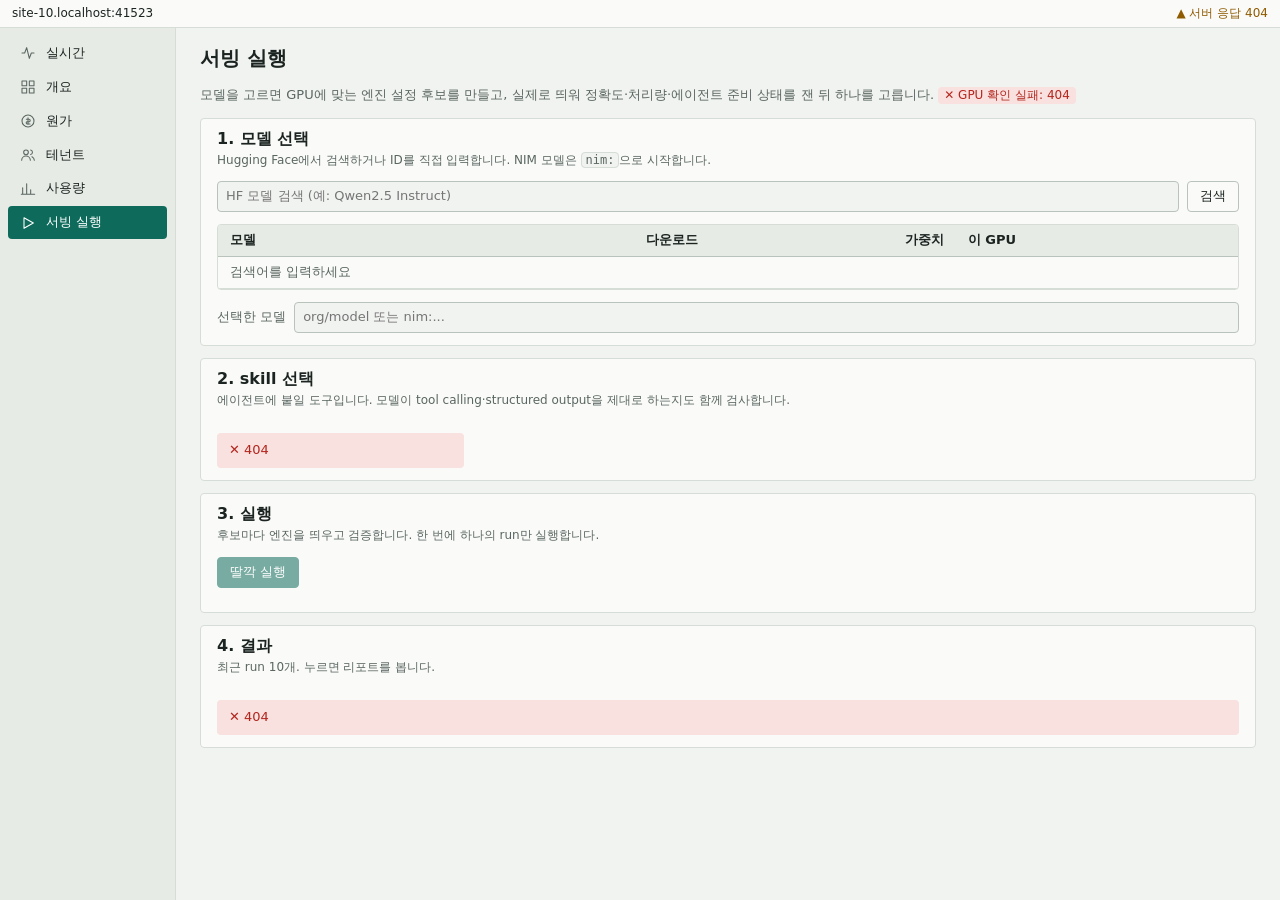
==== commit 0c66c254: "Fix console port review findings Co-Authored-By: Claude Opus 5.5 <noreply@anthropic.com>" ====
--- a/src/ttalkkak/ui/static/index.html
+++ b/src/ttalkkak/ui/static/index.html
@@ -16,7 +16,7 @@
   </header>
   <nav class="sidebar" id="nav" aria-label="화면"></nav>
   <main>
-    <section class="panel" id="panel-live"><h1>실시간</h1><div class="empty-state">11c에서 채움</div></section>
+    <section class="panel" id="panel-live" hidden><h1>실시간</h1><div class="empty-state">실시간 화면은 준비 중입니다</div></section>
 
     <section class="panel" id="panel-overview" hidden>
       <h1>개요</h1>
@@ -47,12 +47,11 @@
       <h1>사용량</h1>
       <div class="card"><header><h2>사용량과 청구 (추정)</h2><p>게이트웨이 접근 로그 집계, 기간은 [시작, 끝)</p></header>
         <div class="row"><input type="date" id="u-from" aria-label="시작"><input type="date" id="u-to" aria-label="끝"><select id="u-run" aria-label="run"></select><button class="btn primary" id="u-load">집계</button><button class="btn secondary" id="u-csv">CSV</button></div>
-        <div id="u-msg"></div>
         <div class="tablewrap"><table><thead><tr><th>테넌트</th><th>모델</th><th class="num">요청</th><th class="num">입력</th><th class="num">캐시 입력</th><th class="num">출력</th><th class="num">금액(원)</th></tr></thead><tbody id="u-rows"></tbody></table></div>
       </div>
     </section>
 
-    <section class="panel" id="panel-runs" hidden>
+    <section class="panel" id="panel-runs">
       <h1>서빙 실행</h1>
       <p class="mut">모델을 고르면 GPU에 맞는 엔진 설정 후보를 만들고, 실제로 띄워 정확도·처리량·에이전트 준비 상태를 잰 뒤 하나를 고릅니다. <span id="gpu"></span></p>
       <div class="card"><header><h2>1. 모델 선택</h2><p>Hugging Face에서 검색하거나 ID를 직접 입력합니다. NIM 모델은 <code>nim:</code>으로 시작합니다.</p></header>
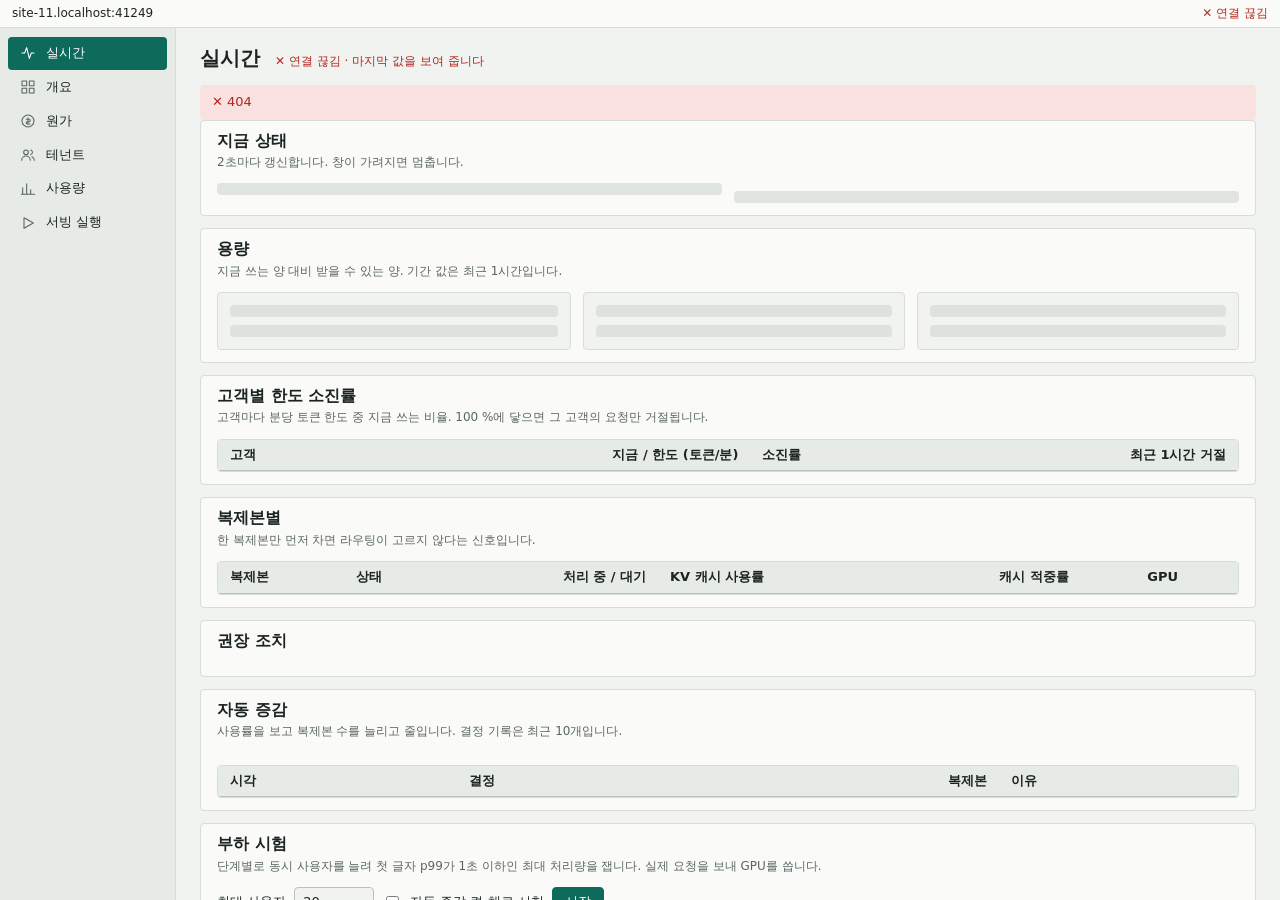
==== commit 98e9a770: "Add the live capacity screen to the desktop app Co-Authored-By: Claude Opus 5.5 <noreply@anthropic.c" ====
--- a/src/ttalkkak/ui/static/index.html
+++ b/src/ttalkkak/ui/static/index.html
@@ -16,7 +16,39 @@
   </header>
   <nav class="sidebar" id="nav" aria-label="화면"></nav>
   <main>
-    <section class="panel" id="panel-live" hidden><h1>실시간</h1><div class="empty-state">실시간 화면은 준비 중입니다</div></section>
+    <section class="panel" id="panel-live" hidden>
+      <h1>실시간 <span class="stale" id="live-stale" hidden></span></h1>
+      <div id="live-msg"></div>
+      <div class="card"><header><h2>지금 상태</h2><p>2초마다 갱신합니다. 창이 가려지면 멈춥니다.</p></header>
+        <div class="kv" id="live-head"><span class="skeleton"></span><span class="skeleton"></span></div><div id="live-head-err"></div></div>
+      <div class="card"><header><h2>용량</h2><p>지금 쓰는 양 대비 받을 수 있는 양. 기간 값은 최근 1시간입니다.</p></header>
+        <div class="grid3">
+          <div class="d" id="live-gauge"><span class="skeleton"></span><span class="skeleton"></span></div>
+          <div class="d" id="live-period"><span class="skeleton"></span><span class="skeleton"></span></div>
+          <div class="d" id="live-signals"><span class="skeleton"></span><span class="skeleton"></span></div>
+        </div></div>
+      <div class="card"><header><h2>고객별 한도 소진률</h2><p>고객마다 분당 토큰 한도 중 지금 쓰는 비율. 100 %에 닿으면 그 고객의 요청만 거절됩니다.</p></header>
+        <div id="live-tenants-err"></div>
+        <div class="tablewrap"><table><thead><tr><th>고객</th><th class="num">지금 / 한도 (토큰/분)</th><th>소진률</th><th class="num">최근 1시간 거절</th></tr></thead><tbody id="live-tenants"></tbody></table></div></div>
+      <div class="card"><header><h2>복제본별</h2><p>한 복제본만 먼저 차면 라우팅이 고르지 않다는 신호입니다.</p></header>
+        <div id="live-replicas-err"></div>
+        <div class="tablewrap"><table><thead><tr><th>복제본</th><th>상태</th><th class="num">처리 중 / 대기</th><th>KV 캐시 사용률</th><th class="num">캐시 적중률</th><th class="num">GPU</th><th></th></tr></thead><tbody id="live-replicas"></tbody></table></div></div>
+      <div class="card"><header><h2>권장 조치</h2></header><div id="live-recs"></div></div>
+      <div class="card"><header><h2>자동 증감</h2><p>사용률을 보고 복제본 수를 늘리고 줄입니다. 결정 기록은 최근 10개입니다.</p></header>
+        <div id="live-auto-err"></div>
+        <div class="row" id="live-auto"></div>
+        <div class="tablewrap"><table><thead><tr><th>시각</th><th>결정</th><th class="num">복제본</th><th>이유</th></tr></thead><tbody id="live-decisions"></tbody></table></div></div>
+      <div class="card" id="lt-card"><header><h2>부하 시험</h2><p>단계별로 동시 사용자를 늘려 첫 글자 p99가 1초 이하인 최대 처리량을 잽니다. 실제 요청을 보내 GPU를 씁니다.</p></header>
+        <div class="row">
+          <label class="row">최대 사용자 <input id="lt-users" type="number" min="1" max="100" value="20" style="width:80px" aria-label="최대 사용자"></label>
+          <label class="row"><input id="lt-auto" type="checkbox"> 자동 증감 켠 채로 시험</label>
+          <button class="btn primary" id="lt-start">시작</button>
+        </div>
+        <div id="lt-msg"></div>
+        <div id="lt-progress"></div>
+        <div id="lt-chart"></div>
+        <div id="lt-list"></div></div>
+    </section>
 
     <section class="panel" id="panel-overview" hidden>
       <h1>개요</h1>
--- a/src/ttalkkak/ui/static/app.css
+++ b/src/ttalkkak/ui/static/app.css
@@ -31,6 +31,10 @@
   --fs-xl: 20px;
   --side-w: 176px;
   --status-h: 28px;
+  --c1: #0e6b5b;
+  --c2: #7a4cc2;
+  --c3: #c24f8a;
+  --c4: #2f6fb5;
 }
 @media (prefers-color-scheme: dark) {
   :root {
@@ -50,6 +54,10 @@
     --ok-soft: #14301f;
     --warn-soft: #33270f;
     --bad-soft: #3a1b19;
+    --c1: #4fc4a9;
+    --c2: #b79cf0;
+    --c3: #f08cb9;
+    --c4: #7fb2ee;
   }
 }
 
@@ -195,3 +203,43 @@
 .skeleton + .skeleton { margin-top: var(--sp-2); }
 .empty-state { text-align: center; color: var(--mut); padding: var(--sp-5) var(--sp-3); }
 .empty-state::before { content: "–"; display: block; font-size: var(--fs-xl); }
+
+/* live */
+.grid3 { display: grid; grid-template-columns: 1.1fr 1fr 1fr; gap: var(--sp-3); }
+@media (max-width: 1100px) { .grid3 { grid-template-columns: 1fr; } }
+.d { border: 1px solid var(--line); border-radius: var(--radius); padding: var(--sp-3); background: var(--bg); min-width: 0; }
+.d .lab { font-weight: 600; margin-bottom: var(--sp-2); }
+.d .cap { color: var(--mut); font-size: var(--fs-s); line-height: 1.55; }
+.d .cap b { color: var(--ink); }
+.d .row { flex-wrap: nowrap; align-items: center; }
+.k { display: flex; gap: var(--sp-4); margin-top: var(--sp-2); flex-wrap: wrap; }
+.k div { font-size: var(--fs-s); color: var(--mut); }
+.k b { display: block; font-size: var(--fs-xl); color: var(--ink); font-weight: 600; }
+.stale { font-size: var(--fs-s); font-weight: 400; color: var(--bad); margin-left: var(--sp-2); }
+.chart { width: 100%; height: auto; display: block; }
+.chart text { fill: var(--mut); font-size: 10px; font-family: var(--font); }
+.chart .axis { stroke: var(--line-strong); stroke-width: 1; }
+.chart .grid { stroke: var(--line); stroke-width: 1; }
+.chart .edge { stroke: var(--bad); stroke-width: 1; stroke-dasharray: 4 3; }
+.chart text.edge-t { fill: var(--bad); }
+.chart .ln { fill: none; stroke: var(--accent); stroke-width: 2; stroke-linejoin: round; }
+.gauge { width: 150px; height: 150px; flex: none; }
+.gauge .track { fill: none; stroke: var(--line); stroke-width: 16; }
+.gauge .fill { fill: none; stroke-width: 16; }
+.gauge .fill.ok { stroke: var(--accent); }
+.gauge .fill.warn { stroke: var(--warn); }
+.gauge .fill.bad { stroke: var(--bad); }
+.gauge text { fill: var(--ink); font-family: var(--font); }
+.bar { height: 10px; min-width: 80px; background: var(--line); border-radius: 5px; overflow: hidden; }
+.bar i { display: block; height: 100%; background: var(--accent); }
+.bar.warn i { background: var(--warn); }
+.bar.bad i { background: var(--bad); }
+.barcell { display: flex; align-items: center; gap: var(--sp-2); }
+.barcell .bar { flex: 1; }
+.barcell span { min-width: 64px; text-align: right; }
+.legend { display: flex; flex-wrap: wrap; gap: var(--sp-3); margin: var(--sp-2) 0; font-size: var(--fs-s); color: var(--mut); }
+.legend svg { width: 28px; height: 8px; vertical-align: middle; margin-right: 4px; }
+.legend path { fill: none; stroke-width: 2; }
+.recs { display: flex; flex-direction: column; gap: var(--sp-2); }
+.recs .row { justify-content: space-between; flex-wrap: nowrap; }
+.switch[aria-checked="true"] { background: var(--accent); color: var(--accent-ink); border-color: var(--accent); }
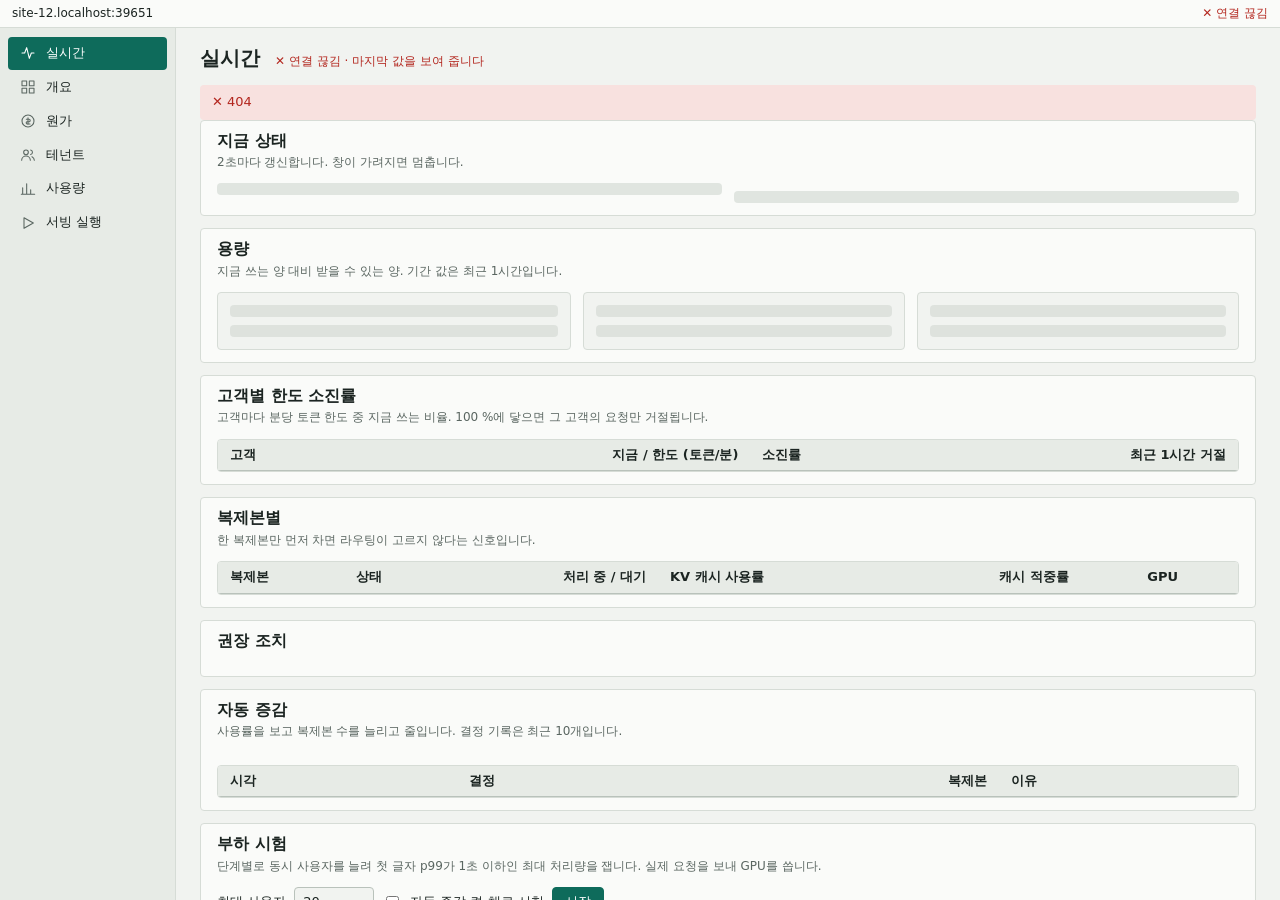
==== commit a82debe9: "Add the ttalkkak desktop console app Co-Authored-By: Claude Opus 5.5 <noreply@anthropic.com>" ====
--- a/src/ttalkkak/ui/static/index.html
+++ b/src/ttalkkak/ui/static/index.html
@@ -19,6 +19,7 @@
     <section class="panel" id="panel-live" hidden>
       <h1>실시간 <span class="stale" id="live-stale" hidden></span></h1>
       <div id="live-msg"></div>
+      <label class="row" id="notif-row" hidden><input type="checkbox" id="notif"> 알림 — 자동 증감 결정과 429 거절 급증을 운영체제 알림으로 알립니다</label>
       <div class="card"><header><h2>지금 상태</h2><p>2초마다 갱신합니다. 창이 가려지면 멈춥니다.</p></header>
         <div class="kv" id="live-head"><span class="skeleton"></span><span class="skeleton"></span></div><div id="live-head-err"></div></div>
       <div class="card"><header><h2>용량</h2><p>지금 쓰는 양 대비 받을 수 있는 양. 기간 값은 최근 1시간입니다.</p></header>
@@ -115,6 +116,7 @@
     </section>
   </main>
 </div>
+<script src="notify.js"></script>
 <script src="app.js"></script>
 </body>
 </html>
--- a/src/ttalkkak/ui/static/app.css
+++ b/src/ttalkkak/ui/static/app.css
@@ -219,7 +219,6 @@
 .chart { width: 100%; height: auto; display: block; }
 .chart text { fill: var(--mut); font-size: 10px; font-family: var(--font); }
 .chart .axis { stroke: var(--line-strong); stroke-width: 1; }
-.chart .grid { stroke: var(--line); stroke-width: 1; }
 .chart .edge { stroke: var(--bad); stroke-width: 1; stroke-dasharray: 4 3; }
 .chart text.edge-t { fill: var(--bad); }
 .chart .ln { fill: none; stroke: var(--accent); stroke-width: 2; stroke-linejoin: round; }
@@ -240,6 +239,4 @@
 .legend { display: flex; flex-wrap: wrap; gap: var(--sp-3); margin: var(--sp-2) 0; font-size: var(--fs-s); color: var(--mut); }
 .legend svg { width: 28px; height: 8px; vertical-align: middle; margin-right: 4px; }
 .legend path { fill: none; stroke-width: 2; }
-.recs { display: flex; flex-direction: column; gap: var(--sp-2); }
-.recs .row { justify-content: space-between; flex-wrap: nowrap; }
 .switch[aria-checked="true"] { background: var(--accent); color: var(--accent-ink); border-color: var(--accent); }
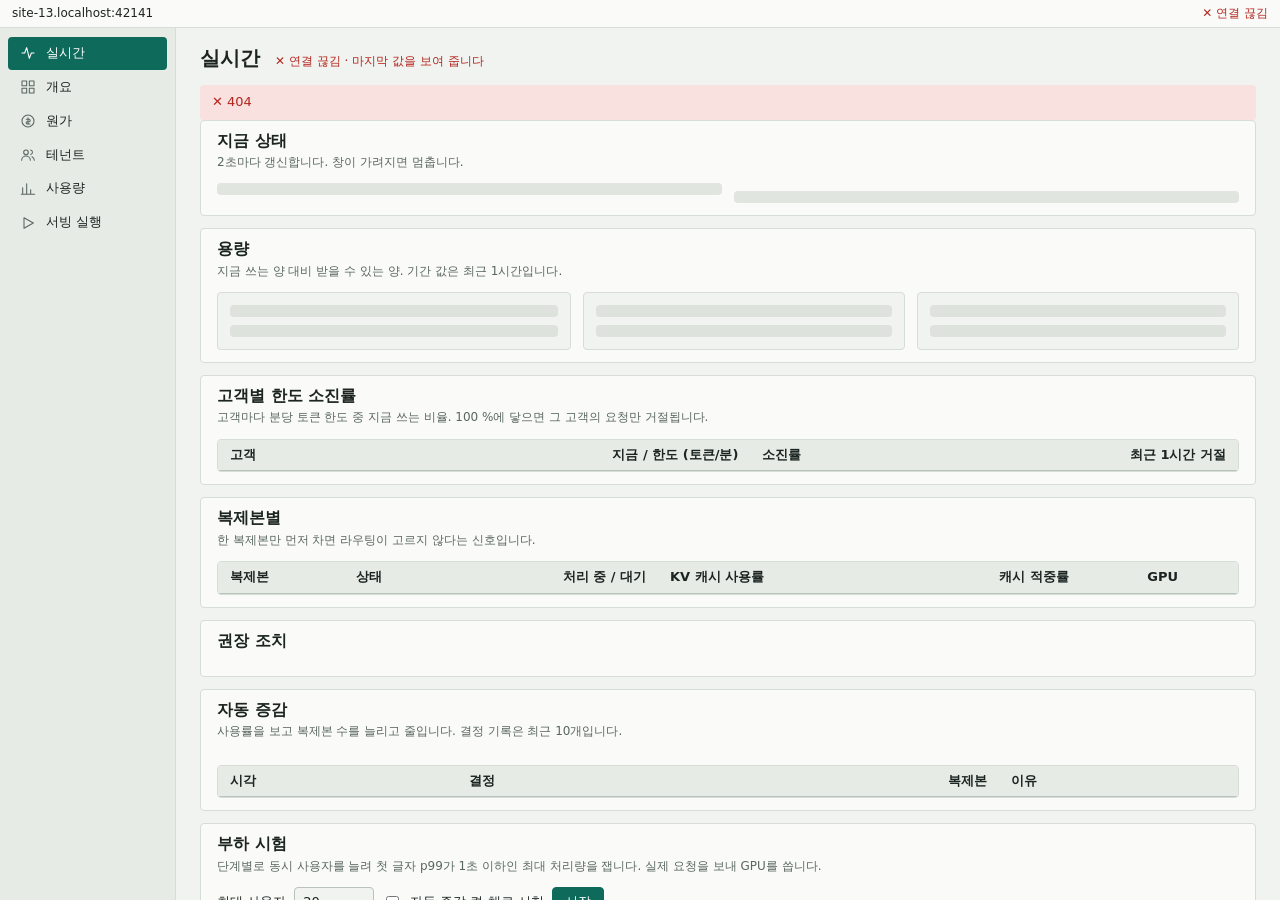
==== commit 08534347: "Fix desktop notification review findings Co-Authored-By: Claude Opus 5.5 <noreply@anthropic.com>" ====
--- a/src/ttalkkak/ui/static/index.html
+++ b/src/ttalkkak/ui/static/index.html
@@ -19,7 +19,7 @@
     <section class="panel" id="panel-live" hidden>
       <h1>실시간 <span class="stale" id="live-stale" hidden></span></h1>
       <div id="live-msg"></div>
-      <label class="row" id="notif-row" hidden><input type="checkbox" id="notif"> 알림 — 자동 증감 결정과 429 거절 급증을 운영체제 알림으로 알립니다</label>
+      <label class="row" id="notif-row" hidden><input type="checkbox" id="notif"> <span id="notif-text">알림 — 자동 증감 결정과 429 거절 급증을 운영체제 알림으로 알립니다</span></label>
       <div class="card"><header><h2>지금 상태</h2><p>2초마다 갱신합니다. 창이 가려지면 멈춥니다.</p></header>
         <div class="kv" id="live-head"><span class="skeleton"></span><span class="skeleton"></span></div><div id="live-head-err"></div></div>
       <div class="card"><header><h2>용량</h2><p>지금 쓰는 양 대비 받을 수 있는 양. 기간 값은 최근 1시간입니다.</p></header>
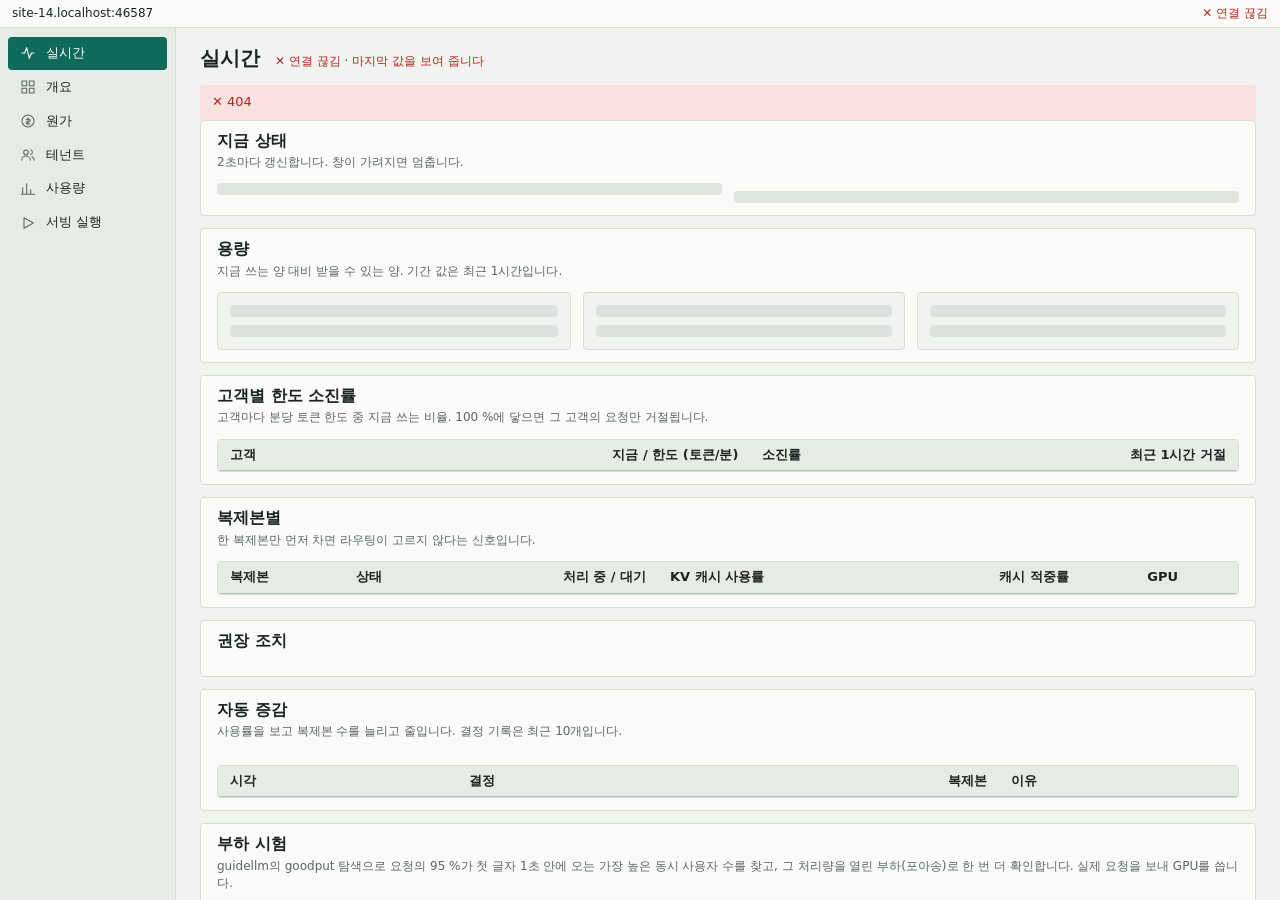
==== commit c687b304: "Find capacity with guidellm's goodput search and confirm it under open-loop load Co-Authored-By: Cla" ====
--- a/src/ttalkkak/ui/static/index.html
+++ b/src/ttalkkak/ui/static/index.html
@@ -39,7 +39,7 @@
         <div id="live-auto-err"></div>
         <div class="row" id="live-auto"></div>
         <div class="tablewrap"><table><thead><tr><th>시각</th><th>결정</th><th class="num">복제본</th><th>이유</th></tr></thead><tbody id="live-decisions"></tbody></table></div></div>
-      <div class="card" id="lt-card"><header><h2>부하 시험</h2><p>단계별로 동시 사용자를 늘려 첫 글자 p99가 1초 이하인 최대 처리량을 잽니다. 실제 요청을 보내 GPU를 씁니다.</p></header>
+      <div class="card" id="lt-card"><header><h2>부하 시험</h2><p>guidellm의 goodput 탐색으로 요청의 95 %가 첫 글자 1초 안에 오는 가장 높은 동시 사용자 수를 찾고, 그 처리량을 열린 부하(포아송)로 한 번 더 확인합니다. 실제 요청을 보내 GPU를 씁니다.</p></header>
         <div class="row">
           <label class="row">최대 사용자 <input id="lt-users" type="number" min="1" max="100" value="20" style="width:80px" aria-label="최대 사용자"></label>
           <label class="row"><input id="lt-auto" type="checkbox"> 자동 증감 켠 채로 시험</label>
--- a/src/ttalkkak/ui/static/app.css
+++ b/src/ttalkkak/ui/static/app.css
@@ -169,6 +169,9 @@
 tbody tr.sel td:first-child { box-shadow: inset 3px 0 var(--accent); }
 .errbox.inline { margin: var(--sp-3) 0 0; }
 .okbox { margin: var(--sp-3) 0 0; padding: var(--sp-2) var(--sp-3); border-radius: var(--radius); background: var(--ok-soft); color: var(--ok); }
+.lt-detail { margin: var(--sp-2) 0 0; }
+.lt-detail summary { cursor: pointer; }
+.lt-detail > div { margin-top: var(--sp-1); }
 .infobox { margin: var(--sp-3) 0 0; padding: var(--sp-2) var(--sp-3); border-radius: var(--radius); background: var(--accent-soft); }
 .okbox:empty, .infobox:empty, .errbox:empty { display: none; }
 .kv { display: grid; grid-template-columns: repeat(auto-fit, minmax(170px, 1fr)); gap: var(--sp-3); }
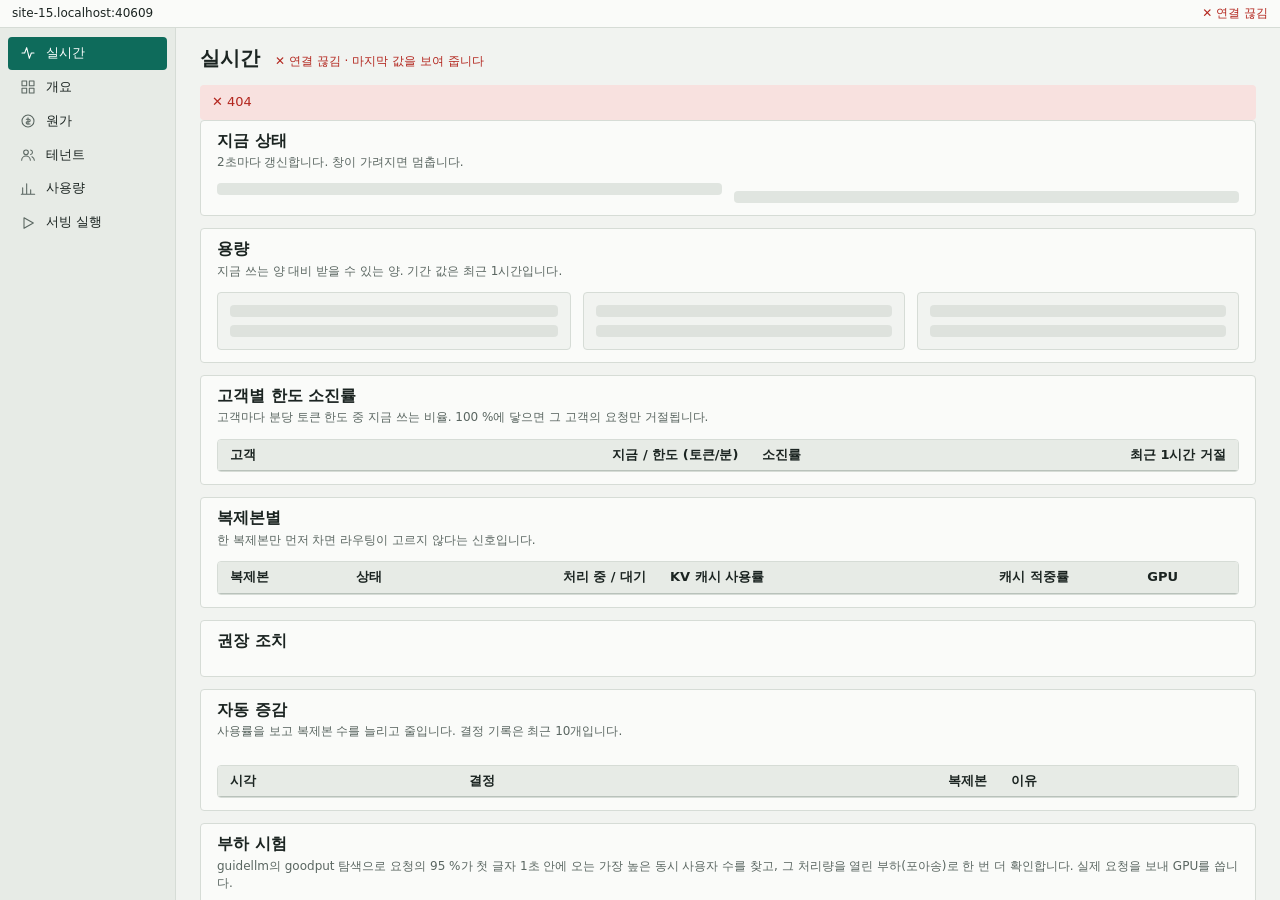
==== commit d6e200dd: "Bound the load-test process wait and label unconfirmed capacity Co-Authored-By: Claude Opus 5.5 <nor" ====
--- a/src/ttalkkak/ui/static/index.html
+++ b/src/ttalkkak/ui/static/index.html
@@ -42,6 +42,7 @@
       <div class="card" id="lt-card"><header><h2>부하 시험</h2><p>guidellm의 goodput 탐색으로 요청의 95 %가 첫 글자 1초 안에 오는 가장 높은 동시 사용자 수를 찾고, 그 처리량을 열린 부하(포아송)로 한 번 더 확인합니다. 실제 요청을 보내 GPU를 씁니다.</p></header>
         <div class="row">
           <label class="row">최대 사용자 <input id="lt-users" type="number" min="1" max="100" value="20" style="width:80px" aria-label="최대 사용자"></label>
+          <label class="row">단계 시간 <input id="lt-secs" type="number" min="10" max="300" value="30" style="width:70px" aria-label="단계 시간(초)">초</label>
           <label class="row"><input id="lt-auto" type="checkbox"> 자동 증감 켠 채로 시험</label>
           <button class="btn primary" id="lt-start">시작</button>
         </div>
